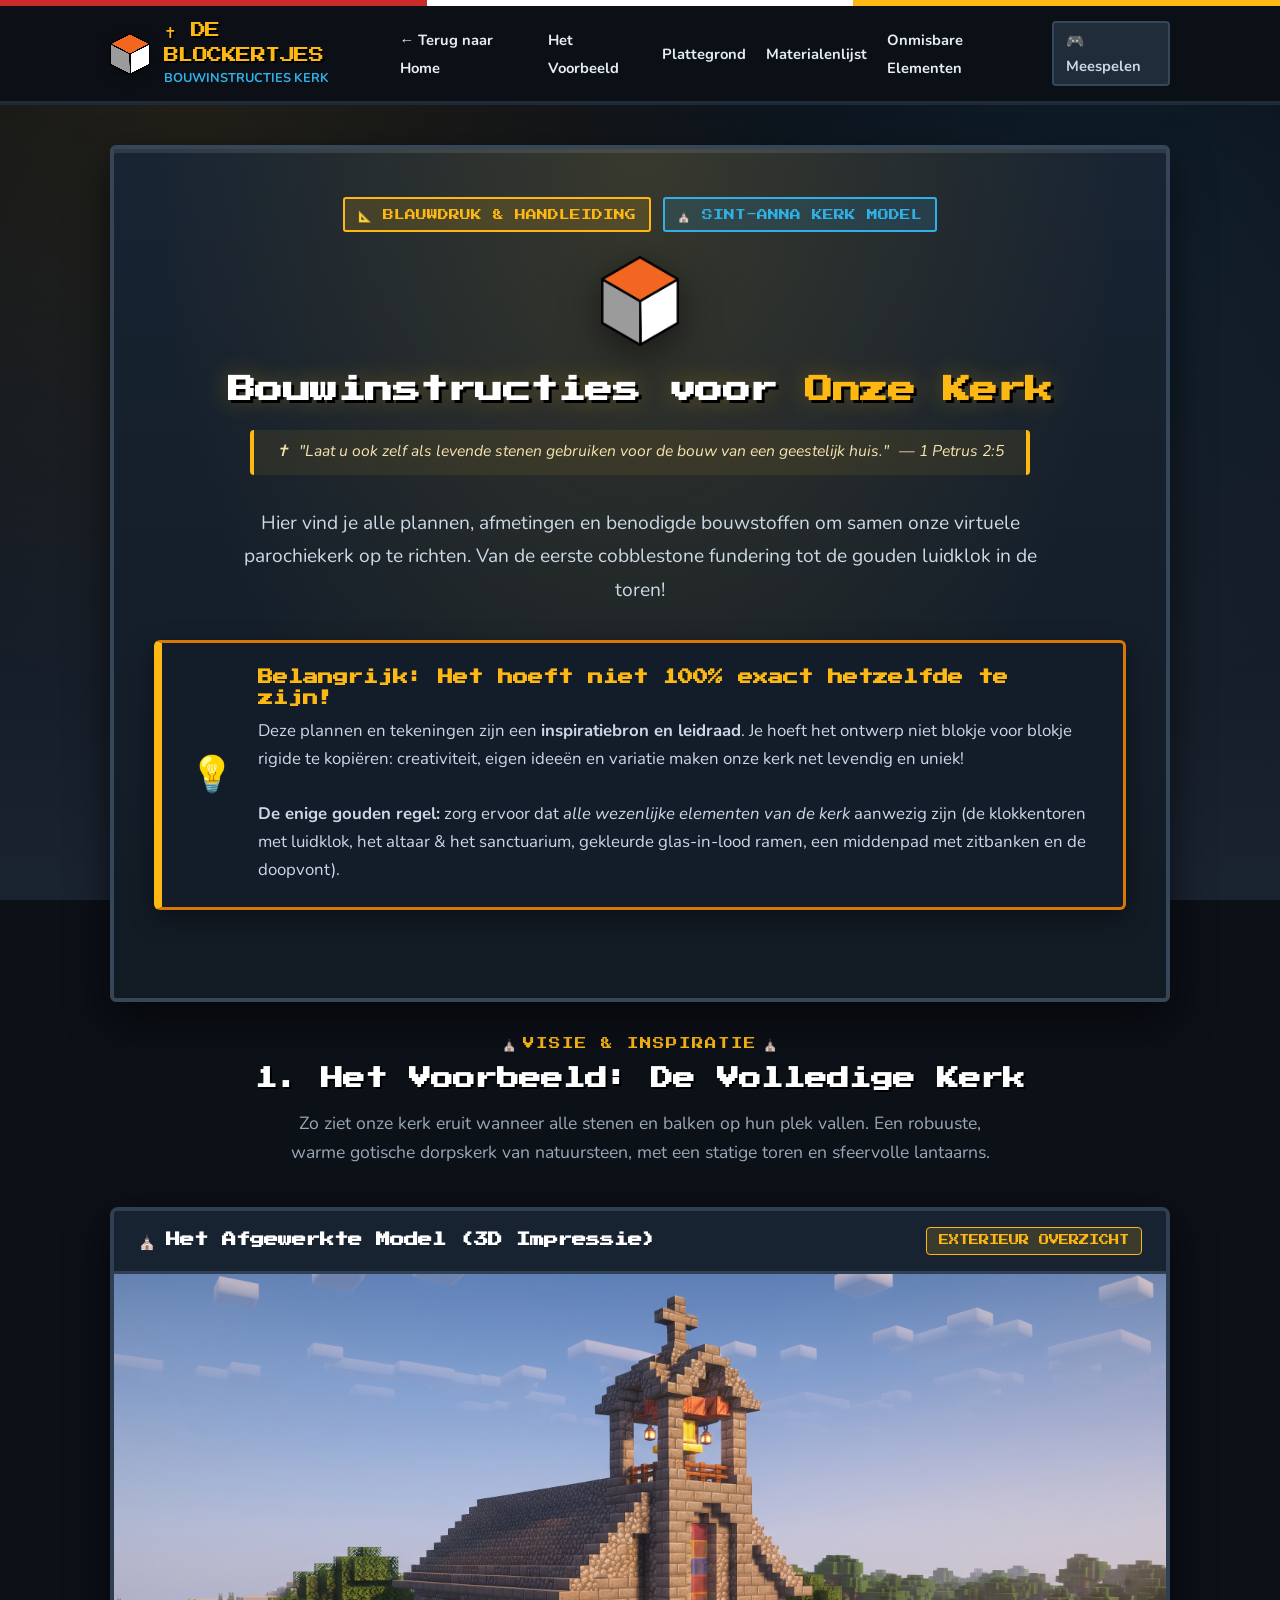
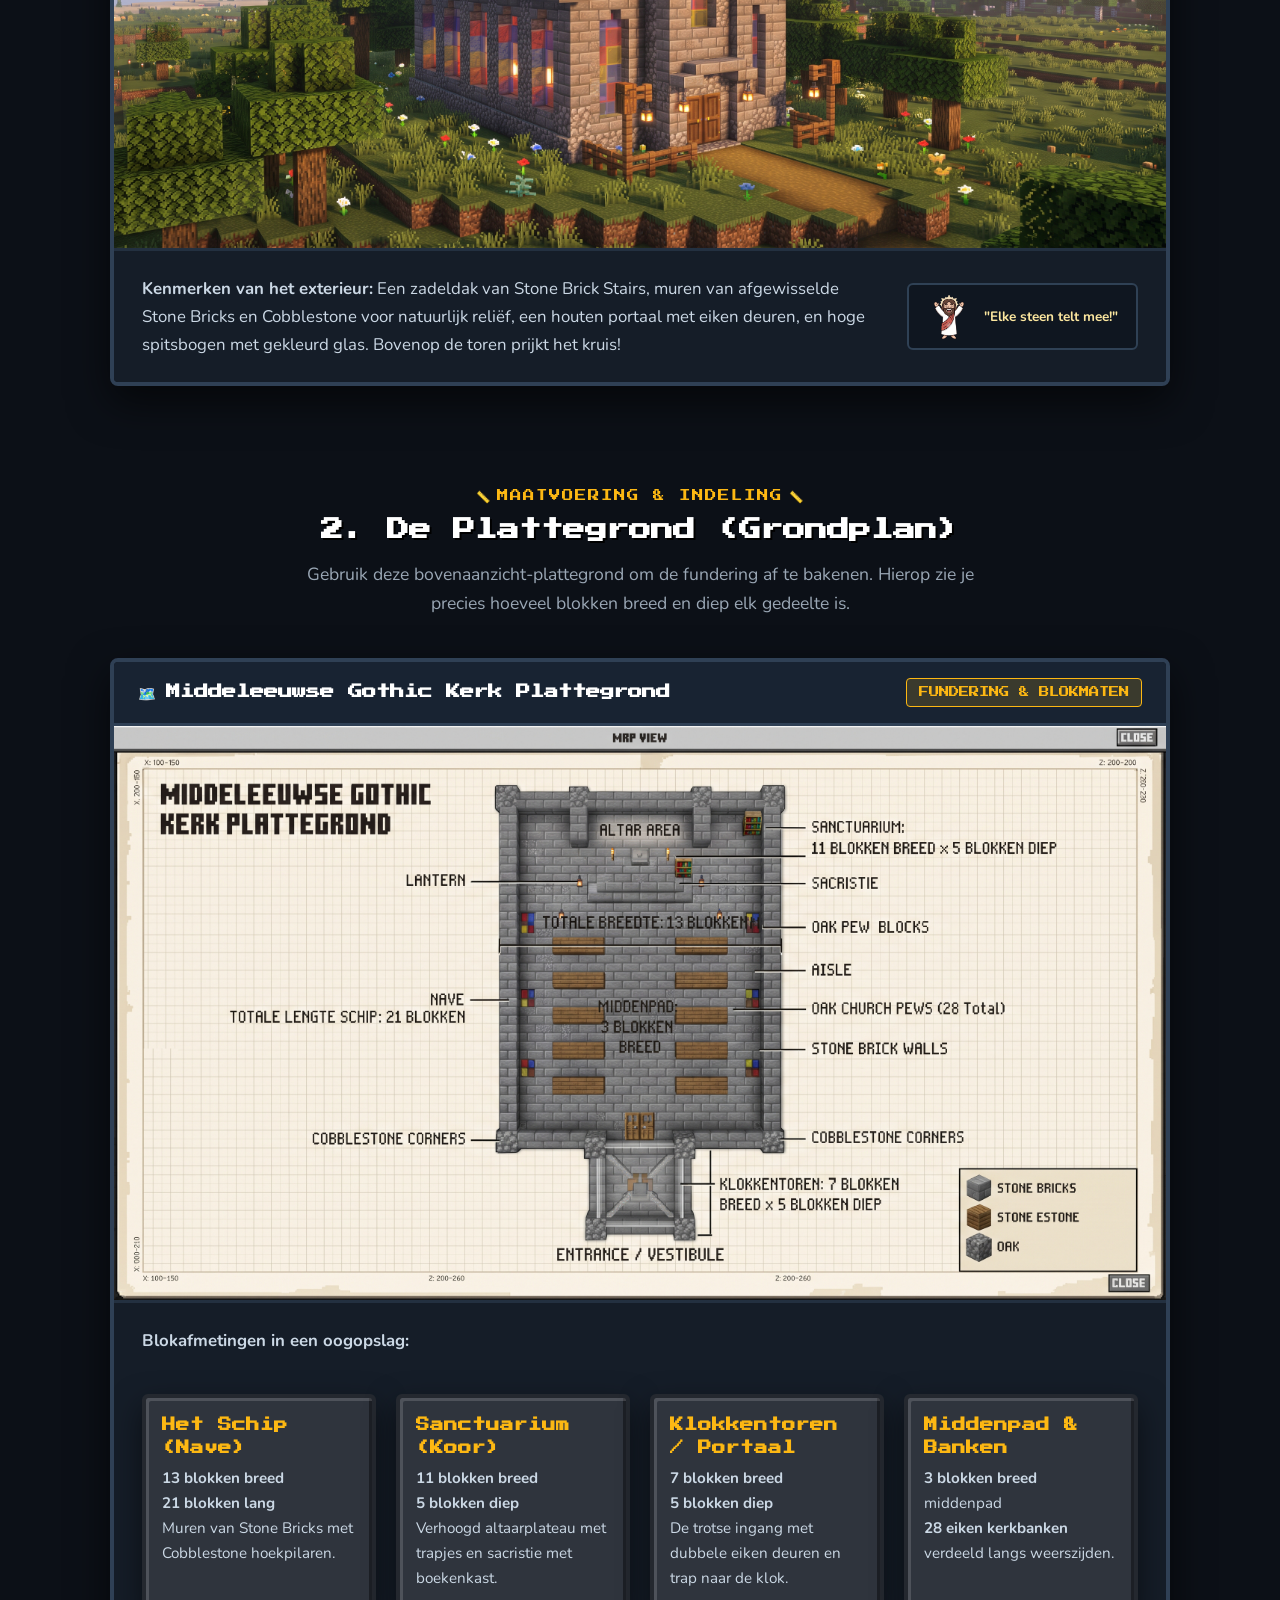
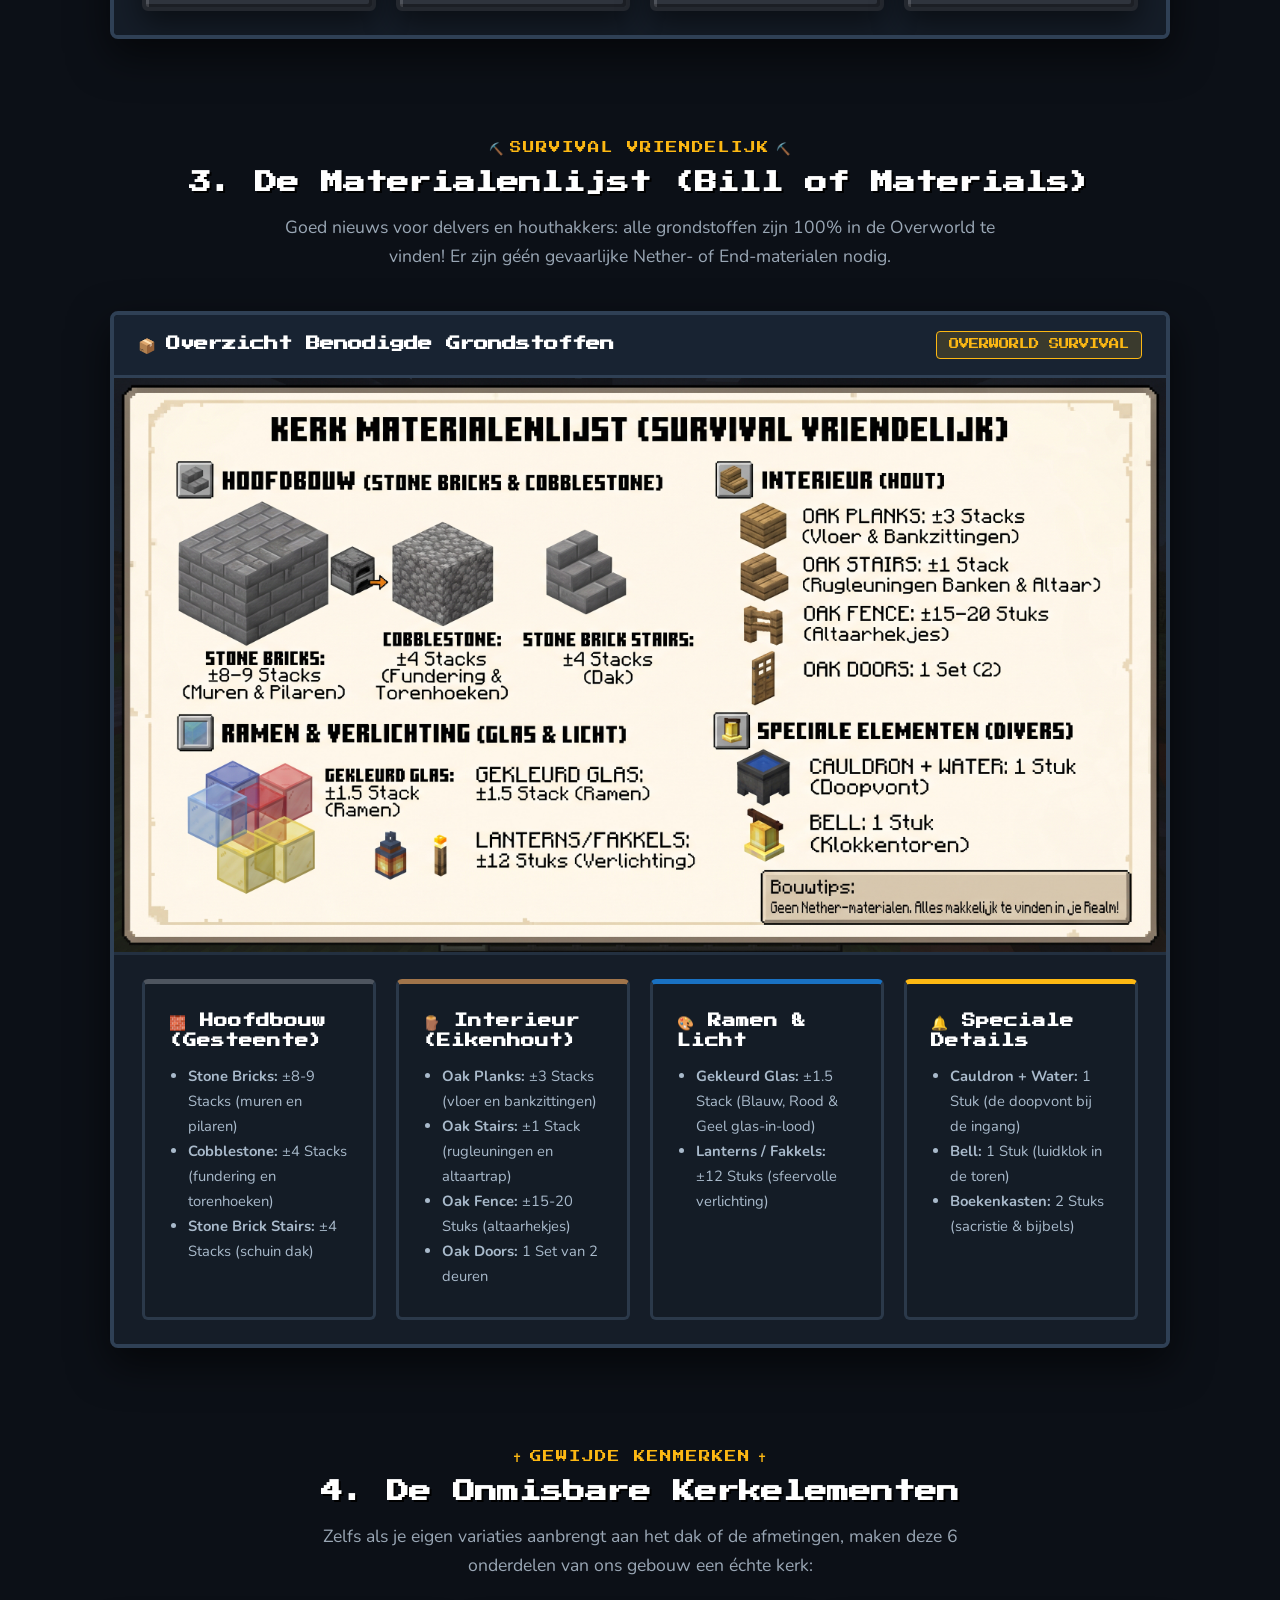
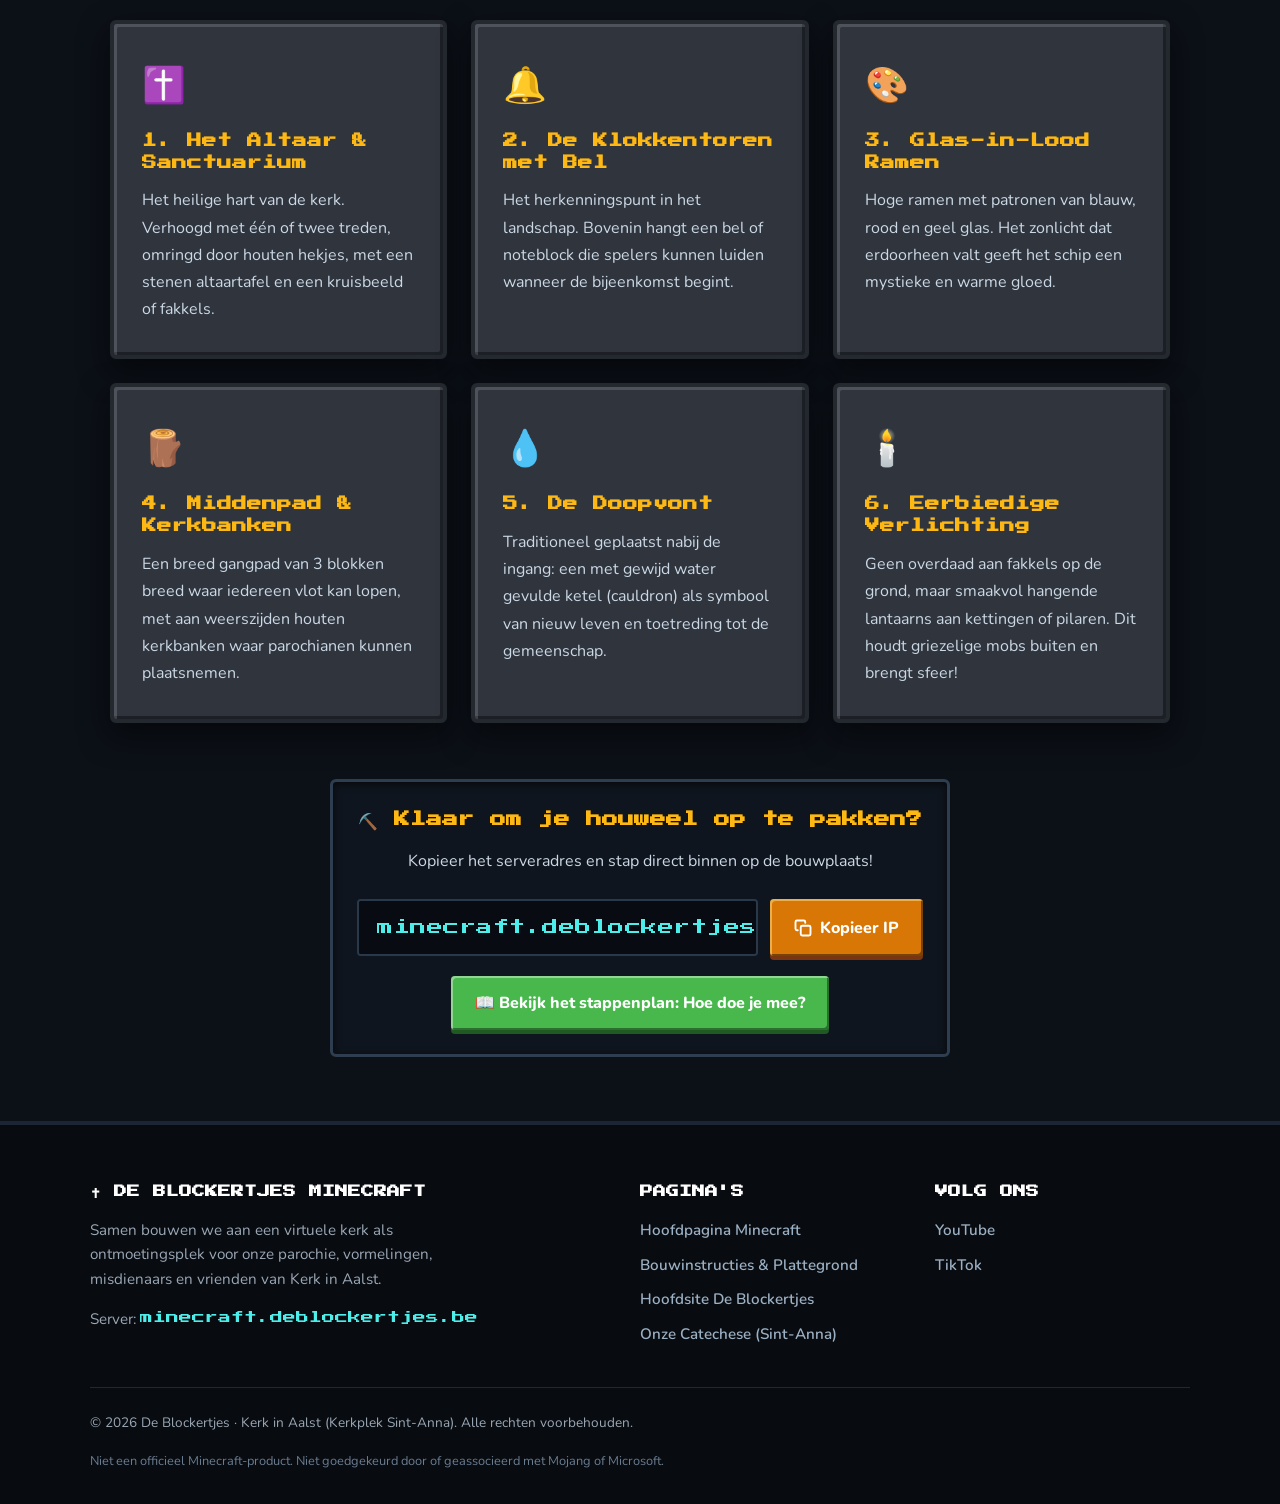
==== bouwinstructies.html @ f46dcead "Voeg bouwinstructies pagina toe met plattegrond en materialenlijst" ====
<!DOCTYPE html>
<html lang="nl">
<head>
  <meta charset="UTF-8">
  <meta name="viewport" content="width=device-width, initial-scale=1.0">
  <title>Bouwinstructies &amp; Plattegrond Kerk | De Blockertjes Minecraft</title>
  <meta name="description" content="Bouwinstructies, plattegrond en materialenlijst voor de virtuele kerk van De Blockertjes in Minecraft. Samen bouwen aan het huis van God!">
  
  <!-- Open Graph -->
  <meta property="og:title" content="Bouwinstructies & Plattegrond Kerk - De Blockertjes Minecraft">
  <meta property="og:description" content="Ontdek de plattegrond, afmetingen en de survival-vriendelijke materialenlijst voor onze Minecraft kerk. Bouw mee!">
  <meta property="og:type" content="website">
  <meta property="og:url" content="https://minecraft.deblockertjes.be/bouwinstructies.html">
  <meta property="og:image" content="https://minecraft.deblockertjes.be/kerk_minecraft_deblockertjes.jpg">

  <link rel="icon" href="assets/images/favicon.png" type="image/png">
  <link rel="stylesheet" href="minecraft.css">
</head>
<body>

  <!-- Aalsterse vlag kleurenbalk (rood - wit - geel) -->
  <div class="mc-stained-glass-ribbon" aria-hidden="true"></div>

  <!-- Bovenste navigatiebalk -->
  <header class="mc-topbar">
    <div class="mc-topbar__inner">
      <a class="mc-brand" href="index.html">
        <img class="mc-brand__logo" src="assets/images/logo-block-transparent.png" alt="De Blockertjes kubus logo">
        <div class="mc-brand__titles">
          <span class="mc-brand__name">✝ DE BLOCKERTJES</span>
          <span class="mc-brand__sub">BOUWINSTRUCTIES KERK</span>
        </div>
      </a>

      <nav aria-label="Bouwinstructies navigatie">
        <ul class="mc-nav-links">
          <li><a href="index.html">← Terug naar Home</a></li>
          <li><a href="#voorbeeld">Het Voorbeeld</a></li>
          <li><a href="#plattegrond">Plattegrond</a></li>
          <li><a href="#materialen">Materialenlijst</a></li>
          <li><a href="#elementen">Onmisbare Elementen</a></li>
          <li><a class="mc-btn-back" href="index.html#hoe-verbinden">🎮 Meespelen</a></li>
        </ul>
      </nav>
    </div>
  </header>

  <main id="main-content">
    
    <!-- Hero / Introductie -->
    <section class="mc-hero" style="margin-bottom: 2rem;">
      <div class="mc-hero__card mc-box mc-box--grass">
        
        <div class="mc-hero__badge-row">
          <div class="mc-hero__badge">📐 Blauwdruk &amp; Handleiding</div>
          <div class="mc-hero__badge mc-hero__badge--parochie">⛪ Sint-Anna Kerk Model</div>
        </div>

        <div class="mc-hero__cube-wrap">
          <img class="mc-hero__cube" src="assets/images/logo-block-transparent.png" alt="Zwevend blok logo">
        </div>

        <h1 class="mc-hero__title">
          Bouwinstructies voor <span>Onze Kerk</span>
        </h1>

        <div class="mc-quote">
          <span>✝</span>
          <em>"Laat u ook zelf als levende stenen gebruiken voor de bouw van een geestelijk huis."</em>
          <span>— 1 Petrus 2:5</span>
        </div>

        <p class="mc-hero__lead">
          Hier vind je alle plannen, afmetingen en benodigde bouwstoffen om samen onze virtuele parochiekerk op te richten. Van de eerste cobblestone fundering tot de gouden luidklok in de toren!
        </p>

        <!-- BELANGRIJKE VRIJHEID/RICHTLIJN CALLOUT -->
        <div class="mc-status-callout" style="text-align: left; background: #131d2a; border-left: 8px solid var(--catholic-gold); margin-top: 1rem;">
          <span class="mc-status-callout__icon" aria-hidden="true" style="font-size: 2.2rem;">💡</span>
          <div class="mc-status-callout__content">
            <h3 style="color: var(--catholic-gold); margin-top: 0;">Belangrijk: Het hoeft niet 100% exact hetzelfde te zijn!</h3>
            <p style="color: #cbd8e5; line-height: 1.65; margin: 0;">
              Deze plannen en tekeningen zijn een <strong>inspiratiebron en leidraad</strong>. Je hoeft het ontwerp niet blokje voor blokje rigide te kopiëren: creativiteit, eigen ideeën en variatie maken onze kerk net levendig en uniek! 
              <br><br>
              <strong>De enige gouden regel:</strong> zorg ervoor dat <em>alle wezenlijke elementen van de kerk</em> aanwezig zijn (de klokkentoren met luidklok, het altaar &amp; het sanctuarium, gekleurde glas-in-lood ramen, een middenpad met zitbanken en de doopvont).
            </p>
          </div>
        </div>

      </div>
    </section>

    <!-- Sectie 1: Het Voorbeeld / Droomontwerp -->
    <section id="voorbeeld" class="mc-container" style="padding-bottom: 2rem;">
      <div class="mc-section-header">
        <p class="mc-section-header__tag"><span>⛪</span> Visie &amp; Inspiratie <span>⛪</span></p>
        <h2 class="mc-section-header__title">1. Het Voorbeeld: De Volledige Kerk</h2>
        <p class="mc-section-header__desc">
          Zo ziet onze kerk eruit wanneer alle stenen en balken op hun plek vallen. Een robuuste, warme gotische dorpskerk van natuursteen, met een statige toren en sfeervolle lantaarns.
        </p>
      </div>

      <div class="mc-blueprint-showcase">
        <div class="mc-blueprint-header">
          <h3 class="mc-blueprint-title">
            <span>⛪</span> Het Afgewerkte Model (3D Impressie)
          </h3>
          <span class="mc-blueprint-tag">EXTERIEUR OVERZICHT</span>
        </div>
        
        <div class="mc-blueprint-image-wrap">
          <img class="mc-blueprint-image" src="kerk_minecraft_deblockertjes.jpg" alt="Volledige kerk in Minecraft als voorbeeld met klokkentoren, kruis en gebrandschilderd glas">
        </div>

        <div class="mc-blueprint-caption">
          <p>
            <strong>Kenmerken van het exterieur:</strong> Een zadeldak van Stone Brick Stairs, muren van afgewisselde Stone Bricks en Cobblestone voor natuurlijk reliëf, een houten portaal met eiken deuren, en hoge spitsbogen met gekleurd glas. Bovenop de toren prijkt het kruis!
          </p>
          <div class="mc-jesus-guide">
            <img src="assets/images/jezus/jezus_blij.png" alt="Blije Jezus">
            <span>"Elke steen telt mee!"</span>
          </div>
        </div>
      </div>
    </section>

    <!-- Sectie 2: De Plattegrond (Grondplan & Afmetingen) -->
    <section id="plattegrond" class="mc-container" style="padding-bottom: 2rem;">
      <div class="mc-section-header">
        <p class="mc-section-header__tag"><span>📏</span> Maatvoering &amp; Indeling <span>📏</span></p>
        <h2 class="mc-section-header__title">2. De Plattegrond (Grondplan)</h2>
        <p class="mc-section-header__desc">
          Gebruik deze bovenaanzicht-plattegrond om de fundering af te bakenen. Hierop zie je precies hoeveel blokken breed en diep elk gedeelte is.
        </p>
      </div>

      <div class="mc-blueprint-showcase">
        <div class="mc-blueprint-header">
          <h3 class="mc-blueprint-title">
            <span>🗺️</span> Middeleeuwse Gothic Kerk Plattegrond
          </h3>
          <span class="mc-blueprint-tag">FUNDERING &amp; BLOKMATEN</span>
        </div>
        
        <div class="mc-blueprint-image-wrap">
          <img class="mc-blueprint-image" src="minecraft_kerk_plattegrond.jpg" alt="Gedetailleerde plattegrond van de middeleeuwse kerk in Minecraft met afmetingen in blokken">
        </div>

        <div class="mc-blueprint-caption" style="grid-template-columns: 1fr;">
          <p>
            <strong>Blokafmetingen in een oogopslag:</strong>
          </p>
          <div class="mc-grid-4" style="margin-top: 1rem; width: 100%;">
            <div class="mc-card mc-box" style="padding: 1rem;">
              <h4 style="color: var(--catholic-gold); margin: 0 0 0.4rem; font-size: 0.85rem; font-family: var(--font-pixel);">Het Schip (Nave)</h4>
              <p style="margin: 0; font-size: 0.95rem; color: #cbd8e5;">
                <strong>13 blokken breed</strong><br>
                <strong>21 blokken lang</strong><br>
                Muren van Stone Bricks met Cobblestone hoekpilaren.
              </p>
            </div>

            <div class="mc-card mc-box" style="padding: 1rem;">
              <h4 style="color: var(--catholic-gold); margin: 0 0 0.4rem; font-size: 0.85rem; font-family: var(--font-pixel);">Sanctuarium (Koor)</h4>
              <p style="margin: 0; font-size: 0.95rem; color: #cbd8e5;">
                <strong>11 blokken breed</strong><br>
                <strong>5 blokken diep</strong><br>
                Verhoogd altaarplateau met trapjes en sacristie met boekenkast.
              </p>
            </div>

            <div class="mc-card mc-box" style="padding: 1rem;">
              <h4 style="color: var(--catholic-gold); margin: 0 0 0.4rem; font-size: 0.85rem; font-family: var(--font-pixel);">Klokkentoren / Portaal</h4>
              <p style="margin: 0; font-size: 0.95rem; color: #cbd8e5;">
                <strong>7 blokken breed</strong><br>
                <strong>5 blokken diep</strong><br>
                De trotse ingang met dubbele eiken deuren en trap naar de klok.
              </p>
            </div>

            <div class="mc-card mc-box" style="padding: 1rem;">
              <h4 style="color: var(--catholic-gold); margin: 0 0 0.4rem; font-size: 0.85rem; font-family: var(--font-pixel);">Middenpad &amp; Banken</h4>
              <p style="margin: 0; font-size: 0.95rem; color: #cbd8e5;">
                <strong>3 blokken breed</strong> middenpad<br>
                <strong>28 eiken kerkbanken</strong> verdeeld langs weerszijden.
              </p>
            </div>
          </div>
        </div>
      </div>
    </section>

    <!-- Sectie 3: De Materialenlijst (BOM) -->
    <section id="materialen" class="mc-container" style="padding-bottom: 2rem;">
      <div class="mc-section-header">
        <p class="mc-section-header__tag"><span>⛏️</span> Survival Vriendelijk <span>⛏️</span></p>
        <h2 class="mc-section-header__title">3. De Materialenlijst (Bill of Materials)</h2>
        <p class="mc-section-header__desc">
          Goed nieuws voor delvers en houthakkers: alle grondstoffen zijn 100% in de Overworld te vinden! Er zijn géén gevaarlijke Nether- of End-materialen nodig.
        </p>
      </div>

      <div class="mc-blueprint-showcase">
        <div class="mc-blueprint-header">
          <h3 class="mc-blueprint-title">
            <span>📦</span> Overzicht Benodigde Grondstoffen
          </h3>
          <span class="mc-blueprint-tag">OVERWORLD SURVIVAL</span>
        </div>
        
        <div class="mc-blueprint-image-wrap">
          <img class="mc-blueprint-image" src="minecraft_kerk_bom.jpg" alt="Materialenlijst van de kerk in Minecraft: Stone bricks, Cobblestone, Oak hout, gekleurd glas en lantaarns">
        </div>

        <div class="mc-blueprint-caption" style="grid-template-columns: 1fr;">
          <div class="mc-grid-4" style="width: 100%;">
            
            <div class="mc-liturgy-card" style="border-top-color: var(--mc-stone-light);">
              <h4 class="mc-liturgy-card__title">🧱 Hoofdbouw (Gesteente)</h4>
              <ul style="margin: 0; padding-left: 1.2rem; color: #a9bacb; font-size: 0.92rem; line-height: 1.7;">
                <li><strong>Stone Bricks:</strong> ±8-9 Stacks (muren en pilaren)</li>
                <li><strong>Cobblestone:</strong> ±4 Stacks (fundering en torenhoeken)</li>
                <li><strong>Stone Brick Stairs:</strong> ±4 Stacks (schuin dak)</li>
              </ul>
            </div>

            <div class="mc-liturgy-card" style="border-top-color: var(--mc-wood);">
              <h4 class="mc-liturgy-card__title">🪵 Interieur (Eikenhout)</h4>
              <ul style="margin: 0; padding-left: 1.2rem; color: #a9bacb; font-size: 0.92rem; line-height: 1.7;">
                <li><strong>Oak Planks:</strong> ±3 Stacks (vloer en bankzittingen)</li>
                <li><strong>Oak Stairs:</strong> ±1 Stack (rugleuningen en altaartrap)</li>
                <li><strong>Oak Fence:</strong> ±15-20 Stuks (altaarhekjes)</li>
                <li><strong>Oak Doors:</strong> 1 Set van 2 deuren</li>
              </ul>
            </div>

            <div class="mc-liturgy-card" style="border-top-color: var(--catholic-sapphire);">
              <h4 class="mc-liturgy-card__title">🎨 Ramen &amp; Licht</h4>
              <ul style="margin: 0; padding-left: 1.2rem; color: #a9bacb; font-size: 0.92rem; line-height: 1.7;">
                <li><strong>Gekleurd Glas:</strong> ±1.5 Stack (Blauw, Rood &amp; Geel glas-in-lood)</li>
                <li><strong>Lanterns / Fakkels:</strong> ±12 Stuks (sfeervolle verlichting)</li>
              </ul>
            </div>

            <div class="mc-liturgy-card" style="border-top-color: var(--catholic-gold);">
              <h4 class="mc-liturgy-card__title">🔔 Speciale Details</h4>
              <ul style="margin: 0; padding-left: 1.2rem; color: #a9bacb; font-size: 0.92rem; line-height: 1.7;">
                <li><strong>Cauldron + Water:</strong> 1 Stuk (de doopvont bij de ingang)</li>
                <li><strong>Bell:</strong> 1 Stuk (luidklok in de toren)</li>
                <li><strong>Boekenkasten:</strong> 2 Stuks (sacristie &amp; bijbels)</li>
              </ul>
            </div>

          </div>
        </div>
      </div>
    </section>

    <!-- Sectie 4: Wat moet er sowieso zijn? (Onmisbare Kerkelementen) -->
    <section id="elementen" class="mc-container">
      <div class="mc-section-header">
        <p class="mc-section-header__tag"><span>✝</span> Gewijde Kenmerken <span>✝</span></p>
        <h2 class="mc-section-header__title">4. De Onmisbare Kerkelementen</h2>
        <p class="mc-section-header__desc">
          Zelfs als je eigen variaties aanbrengt aan het dak of de afmetingen, maken deze 6 onderdelen van ons gebouw een échte kerk:
        </p>
      </div>

      <div class="mc-grid-3">
        <article class="mc-card mc-box">
          <span class="mc-card__icon" aria-hidden="true">✝️</span>
          <h3 class="mc-card__title">1. Het Altaar &amp; Sanctuarium</h3>
          <p class="mc-card__text">
            Het heilige hart van de kerk. Verhoogd met één of twee treden, omringd door houten hekjes, met een stenen altaartafel en een kruisbeeld of fakkels.
          </p>
        </article>

        <article class="mc-card mc-box">
          <span class="mc-card__icon" aria-hidden="true">🔔</span>
          <h3 class="mc-card__title">2. De Klokkentoren met Bel</h3>
          <p class="mc-card__text">
            Het herkenningspunt in het landschap. Bovenin hangt een bel of noteblock die spelers kunnen luiden wanneer de bijeenkomst begint.
          </p>
        </article>

        <article class="mc-card mc-box">
          <span class="mc-card__icon" aria-hidden="true">🎨</span>
          <h3 class="mc-card__title">3. Glas-in-Lood Ramen</h3>
          <p class="mc-card__text">
            Hoge ramen met patronen van blauw, rood en geel glas. Het zonlicht dat erdoorheen valt geeft het schip een mystieke en warme gloed.
          </p>
        </article>

        <article class="mc-card mc-box">
          <span class="mc-card__icon" aria-hidden="true">🪵</span>
          <h3 class="mc-card__title">4. Middenpad &amp; Kerkbanken</h3>
          <p class="mc-card__text">
            Een breed gangpad van 3 blokken breed waar iedereen vlot kan lopen, met aan weerszijden houten kerkbanken waar parochianen kunnen plaatsnemen.
          </p>
        </article>

        <article class="mc-card mc-box">
          <span class="mc-card__icon" aria-hidden="true">💧</span>
          <h3 class="mc-card__title">5. De Doopvont</h3>
          <p class="mc-card__text">
            Traditioneel geplaatst nabij de ingang: een met gewijd water gevulde ketel (cauldron) als symbool van nieuw leven en toetreding tot de gemeenschap.
          </p>
        </article>

        <article class="mc-card mc-box">
          <span class="mc-card__icon" aria-hidden="true">🕯️</span>
          <h3 class="mc-card__title">6. Eerbiedige Verlichting</h3>
          <p class="mc-card__text">
            Geen overdaad aan fakkels op de grond, maar smaakvol hangende lantaarns aan kettingen of pilaren. Dit houdt griezelige mobs buiten en brengt sfeer!
          </p>
        </article>
      </div>

      <!-- Call to Action naar de server -->
      <div style="margin-top: 3.5rem; text-align: center;">
        <div class="mc-server-card" style="max-width: 620px; margin: 0 auto;">
          <h3 style="font-family: var(--font-pixel); font-size: 1rem; color: var(--catholic-gold); margin: 0 0 1rem;">
            ⛏️ Klaar om je houweel op te pakken?
          </h3>
          <p style="color: #cbd8e5; margin-bottom: 1.5rem; font-size: 1rem;">
            Kopieer het serveradres en stap direct binnen op de bouwplaats!
          </p>
          <div class="mc-ip-row">
            <div id="mc-ip-text" class="mc-ip-display" tabindex="0" role="button" aria-label="Server IP adres: minecraft.deblockertjes.be">
              minecraft.deblockertjes.be
            </div>
            <button id="copy-ip-btn" class="mc-btn mc-btn--gold" type="button" aria-label="Kopieer server adres naar klembord">
              <svg width="18" height="18" viewBox="0 0 24 24" fill="none" stroke="currentColor" stroke-width="2.5" stroke-linecap="round" stroke-linejoin="round" aria-hidden="true">
                <rect x="9" y="9" width="13" height="13" rx="2" ry="2"></rect>
                <path d="M5 15H4a2 2 0 0 1-2-2V4a2 2 0 0 1 2-2h9a2 2 0 0 1 2 2v1"></path>
              </svg>
              <span>Kopieer IP</span>
            </button>
          </div>
          <div style="margin-top: 1.25rem;">
            <a href="index.html#hoe-verbinden" class="mc-btn mc-btn--green" style="text-decoration: none;">
              📖 Bekijk het stappenplan: Hoe doe je mee?
            </a>
          </div>
        </div>
      </div>

    </section>

  </main>

  <!-- Toast notificatie -->
  <div id="mc-toast" class="mc-toast" role="alert" aria-live="polite">
    ✔ IP gekopieerd naar klembord!
  </div>

  <!-- Footer -->
  <footer class="mc-footer">
    <div class="mc-footer__inner">
      <div>
        <h4 class="mc-footer__title">✝ DE BLOCKERTJES MINECRAFT</h4>
        <p style="margin: 0 0 1rem; line-height: 1.6; max-width: 420px;">
          Samen bouwen we aan een virtuele kerk als ontmoetingsplek voor onze parochie, vormelingen, misdienaars en vrienden van Kerk in Aalst.
        </p>
        <p style="margin: 0;">
          Server: <code style="color: var(--mc-diamond); font-family: var(--font-pixel); font-size: 0.8rem;">minecraft.deblockertjes.be</code>
        </p>
      </div>

      <div>
        <h4 class="mc-footer__title">PAGINA'S</h4>
        <ul class="mc-footer__links">
          <li><a href="index.html">Hoofdpagina Minecraft</a></li>
          <li><a href="bouwinstructies.html">Bouwinstructies &amp; Plattegrond</a></li>
          <li><a href="https://deblockertjes.be/">Hoofdsite De Blockertjes</a></li>
          <li><a href="https://deblockertjes.be/catechese/">Onze Catechese (Sint-Anna)</a></li>
        </ul>
      </div>

      <div>
        <h4 class="mc-footer__title">VOLG ONS</h4>
        <ul class="mc-footer__links">
          <li><a href="https://www.youtube.com/@DeBlockertjes" target="_blank" rel="noreferrer">YouTube</a></li>
          <li><a href="https://www.tiktok.com/@deblockertjes" target="_blank" rel="noreferrer">TikTok</a></li>
        </ul>
      </div>
    </div>

    <div class="mc-footer__bottom">
      <div>&copy; 2026 De Blockertjes · Kerk in Aalst (Kerkplek Sint-Anna). Alle rechten voorbehouden.</div>
      <div class="mc-disclaimer">
        Niet een officieel Minecraft-product. Niet goedgekeurd door of geassocieerd met Mojang of Microsoft.
      </div>
    </div>
  </footer>

  <script src="minecraft.js"></script>
  <script data-goatcounter="https://deblockertjes.goatcounter.com/count" async src="//gc.zgo.at/count.js"></script>
</body>
</html>
---- minecraft.css ----
/* ==========================================================================
   De Blockertjes - Minecraft Community Stylesheet
   Geïnspireerd op Minecraft pixel art & Katholieke kerkesthetiek
   ========================================================================== */

@import url('https://fonts.googleapis.com/css2?family=Nunito:wght@600;700;800;900&family=Press+Start+2P&display=swap');

:root {
  /* De Blockertjes & Minecraft palette */
  --mc-dirt: #4a321f;
  --mc-dirt-light: #6a4a2f;
  --mc-stone: #3a3f47;
  --mc-stone-dark: #24282f;
  --mc-stone-light: #4e555f;
  --mc-cobble: #2f343d;
  --mc-grass: #48b84d;
  --mc-grass-dark: #328336;
  --mc-diamond: #4deeea;
  --mc-gold: #ffb82e;
  --mc-wood: #a0744a;
  --mc-wood-dark: #6e4e30;
  --mc-redstone: #ff3838;
  --mc-sky-dark: #0c1017;
  --mc-sky-blue: #1b263b;

  /* Katholieke & gewijde accentkleuren */
  --catholic-gold: #fdb813;
  --catholic-ruby: #c92a2a;
  --catholic-sapphire: #1971c2;
  --catholic-amber: #d97706;

  --color-orange: #ff6b1a;
  --color-orange-hover: #e55a10;
  --color-cyan: #30b1e6;
  --color-white: #ffffff;
  --color-text-light: #e6edf3;
  --color-text-muted: #9aa7b5;

  --font-pixel: 'Press Start 2P', monospace;
  --font-body: 'Nunito', -apple-system, BlinkMacSystemFont, "Segoe UI", Roboto, sans-serif;
}

*,
*::before,
*::after {
  box-sizing: border-box;
}

html {
  scroll-behavior: smooth;
}

body {
  margin: 0;
  padding: 0;
  font-family: var(--font-body);
  color: var(--color-text-light);
  background-color: var(--mc-sky-dark);
  background-image: 
    radial-gradient(circle at 15% 10%, rgba(253, 184, 19, 0.09) 0%, transparent 45%),
    radial-gradient(circle at 85% 20%, rgba(48, 177, 230, 0.08) 0%, transparent 40%),
    linear-gradient(180deg, #090d14 0%, #121822 50%, #1a2330 100%);
  background-attachment: fixed;
  min-height: 100vh;
  line-height: 1.65;
  font-size: 1.05rem;
  overflow-x: hidden;
}

/* ==========================================================================
   Aalsterse Vlag Bovenrand (Rood - Wit - Geel)
   ========================================================================== */
.mc-stained-glass-ribbon {
  height: 6px;
  width: 100%;
  background: linear-gradient(90deg, 
    #c92a2a 0%, #c92a2a 33.333%, 
    #ffffff 33.333%, #ffffff 66.666%, 
    #fdb813 66.666%, #fdb813 100%
  );
  box-shadow: 0 0 12px rgba(253, 184, 19, 0.35);
}

/* ==========================================================================
   Pixel Art Bevel & Borders
   ========================================================================== */
.mc-box {
  background: var(--mc-cobble);
  border: 4px solid var(--mc-stone-dark);
  box-shadow: 
    inset 3px 3px 0px rgba(255, 255, 255, 0.15),
    inset -3px -3px 0px rgba(0, 0, 0, 0.4),
    0 12px 30px rgba(0, 0, 0, 0.5);
  position: relative;
}

.mc-box--accent {
  border-color: #213242;
  background: linear-gradient(165deg, #223142 0%, #17222f 100%);
}

.mc-box--grass {
  border-top: 8px solid var(--mc-grass);
  box-shadow: 
    inset 0 4px 0 var(--mc-grass-dark),
    0 12px 30px rgba(0, 0, 0, 0.5);
}

.mc-box--gold {
  border: 4px solid #8d6711;
  box-shadow: 
    inset 3px 3px 0px rgba(255, 230, 140, 0.3),
    inset -3px -3px 0px rgba(0, 0, 0, 0.5),
    0 12px 35px rgba(253, 184, 19, 0.15);
}

/* ==========================================================================
   Header & Topbar
   ========================================================================== */
.mc-topbar {
  background: rgba(12, 16, 23, 0.95);
  backdrop-filter: blur(12px);
  border-bottom: 4px solid #1f2a38;
  position: sticky;
  top: 0;
  z-index: 100;
}

.mc-topbar__inner {
  max-width: 1100px;
  margin: 0 auto;
  padding: 0.75rem 1.25rem;
  display: flex;
  align-items: center;
  justify-content: space-between;
  gap: 1rem;
}

.mc-brand {
  display: flex;
  align-items: center;
  gap: 0.85rem;
  text-decoration: none;
  color: var(--color-white);
}

.mc-brand__logo {
  width: 42px;
  height: 42px;
  image-rendering: pixelated;
  filter: drop-shadow(0 4px 6px rgba(0,0,0,0.4));
  transition: transform 0.2s ease;
}

.mc-brand:hover .mc-brand__logo {
  transform: rotate(-8deg) scale(1.08);
}

.mc-brand__titles {
  display: flex;
  flex-direction: column;
}

.mc-brand__name {
  font-family: var(--font-pixel);
  font-size: 0.95rem;
  color: var(--catholic-gold);
  letter-spacing: -0.5px;
  text-shadow: 2px 2px 0 #000;
  display: flex;
  align-items: center;
  gap: 0.4rem;
}

.mc-brand__sub {
  font-size: 0.8rem;
  color: var(--color-cyan);
  font-weight: 700;
}

.mc-nav-links {
  display: flex;
  align-items: center;
  gap: 1.25rem;
  list-style: none;
  margin: 0;
  padding: 0;
}

.mc-nav-links a {
  color: var(--color-text-light);
  text-decoration: none;
  font-weight: 700;
  font-size: 0.92rem;
  transition: color 0.15s ease;
}

.mc-nav-links a:hover {
  color: var(--catholic-gold);
}

.mc-btn-back {
  display: inline-flex;
  align-items: center;
  gap: 0.4rem;
  background: #202c3a;
  border: 2px solid #35475c;
  padding: 0.4rem 0.8rem;
  font-size: 0.85rem;
  font-weight: 700;
  border-radius: 4px;
  color: #c9d8e6 !important;
}

.mc-btn-back:hover {
  background: #2e3e52;
  border-color: var(--color-cyan);
  color: #fff !important;
}

/* ==========================================================================
   Hero Section
   ========================================================================== */
.mc-hero {
  max-width: 1100px;
  margin: 2.5rem auto 3.5rem;
  padding: 0 1.25rem;
}

.mc-hero__card {
  padding: 3rem 2.5rem;
  border-radius: 6px;
  text-align: center;
  position: relative;
  overflow: hidden;
  border: 4px solid #364659;
  background: 
    radial-gradient(ellipse at 50% 0%, rgba(253, 184, 19, 0.14) 0%, transparent 65%),
    linear-gradient(180deg, #182432 0%, #121a24 100%);
  box-shadow: 
    inset 0 4px 0 rgba(255, 255, 255, 0.1),
    0 16px 40px rgba(0, 0, 0, 0.6);
}

.mc-hero__badge-row {
  display: flex;
  justify-content: center;
  gap: 0.75rem;
  flex-wrap: wrap;
  margin-bottom: 1.5rem;
}

.mc-hero__badge {
  display: inline-flex;
  align-items: center;
  gap: 0.5rem;
  font-family: var(--font-pixel);
  font-size: 0.68rem;
  background: rgba(253, 184, 19, 0.15);
  color: var(--catholic-gold);
  border: 2px solid var(--catholic-gold);
  padding: 0.4rem 0.8rem;
  text-transform: uppercase;
  border-radius: 3px;
}

.mc-hero__badge--parochie {
  background: rgba(48, 177, 230, 0.15);
  color: var(--color-cyan);
  border-color: var(--color-cyan);
}

.mc-hero__cube-wrap {
  margin: 0 auto 1.5rem;
  width: 90px;
  height: 90px;
  position: relative;
}

.mc-hero__cube {
  width: 100%;
  height: 100%;
  object-fit: contain;
  filter: drop-shadow(0 10px 18px rgba(0, 0, 0, 0.5));
  animation: mc-float 3.5s ease-in-out infinite alternate;
}

@keyframes mc-float {
  0% { transform: translateY(0) rotate(0deg); }
  100% { transform: translateY(-10px) rotate(3deg); }
}

.mc-hero__title {
  font-family: var(--font-pixel);
  font-size: 1.75rem;
  line-height: 1.45;
  color: #ffffff;
  text-shadow: 3px 3px 0 #000, 0 0 25px rgba(253, 184, 19, 0.3);
  margin: 0 0 1.2rem;
  letter-spacing: -0.5px;
}

.mc-hero__title span {
  color: var(--catholic-gold);
  display: inline-block;
}

.mc-hero__cross {
  color: var(--catholic-gold);
  margin: 0 0.35rem;
  text-shadow: 0 0 15px rgba(253, 184, 19, 0.6);
}

.mc-quote {
  display: inline-flex;
  align-items: center;
  gap: 0.6rem;
  font-style: italic;
  font-size: 0.98rem;
  color: #f7e3af;
  background: rgba(253, 184, 19, 0.08);
  padding: 0.6rem 1.4rem;
  border-left: 4px solid var(--catholic-gold);
  border-right: 4px solid var(--catholic-gold);
  border-radius: 4px;
  margin-bottom: 2rem;
}

.mc-hero__lead {
  max-width: 800px;
  margin: 0 auto 2rem;
  font-size: 1.2rem;
  color: #cbd8e5;
  line-height: 1.75;
}

/* ==========================================================================
   Server Connection Box (Hero CTA)
   ========================================================================== */
.mc-server-card {
  max-width: 680px;
  margin: 0 auto;
  background: #0f151e;
  border: 3px solid #2e3e50;
  border-radius: 6px;
  padding: 1.5rem;
  box-shadow: inset 0 2px 8px rgba(0,0,0,0.6);
}

.mc-server-card__top {
  display: flex;
  align-items: center;
  justify-content: space-between;
  flex-wrap: wrap;
  gap: 0.75rem;
  margin-bottom: 1rem;
}

.mc-server-card__label {
  font-family: var(--font-pixel);
  font-size: 0.75rem;
  color: var(--catholic-gold);
  text-transform: uppercase;
}

/* Status indicator badge */
.mc-status-badge {
  display: inline-flex;
  align-items: center;
  gap: 0.5rem;
  font-size: 0.85rem;
  font-weight: 800;
  padding: 0.3rem 0.75rem;
  border-radius: 4px;
  background: rgba(72, 184, 77, 0.15);
  border: 1px solid var(--mc-grass);
  color: #79e37e;
}

.mc-status-badge--offline {
  background: rgba(255, 56, 56, 0.15);
  border-color: var(--mc-redstone);
  color: #ff7878;
}

.mc-status-dot {
  width: 10px;
  height: 10px;
  border-radius: 50%;
  background: var(--mc-grass);
  box-shadow: 0 0 8px var(--mc-grass);
  animation: pulse-dot 1.8s infinite;
}

.mc-status-badge--offline .mc-status-dot {
  background: var(--mc-redstone);
  box-shadow: 0 0 8px var(--mc-redstone);
  animation: none;
}

@keyframes pulse-dot {
  0%, 100% { opacity: 1; transform: scale(1); }
  50% { opacity: 0.5; transform: scale(0.85); }
}

.mc-ip-row {
  display: flex;
  align-items: stretch;
  gap: 0.75rem;
}

.mc-ip-display {
  flex: 1;
  background: #080c12;
  border: 2px solid #2a394a;
  padding: 0.85rem 1.15rem;
  font-family: var(--font-pixel);
  font-size: 1rem;
  color: var(--mc-diamond);
  display: flex;
  align-items: center;
  letter-spacing: 0.5px;
  overflow-x: auto;
  white-space: nowrap;
  user-select: all;
  border-radius: 4px;
}

/* Minecraft Button Style */
.mc-btn {
  font-family: var(--font-body);
  font-weight: 800;
  font-size: 1rem;
  padding: 0.85rem 1.5rem;
  color: #ffffff;
  background: #3e5066;
  border: none;
  cursor: pointer;
  display: inline-flex;
  align-items: center;
  justify-content: center;
  gap: 0.5rem;
  text-decoration: none;
  position: relative;
  border-radius: 4px;
  box-shadow: 
    inset 2px 2px 0px rgba(255, 255, 255, 0.35),
    inset -2px -2px 0px rgba(0, 0, 0, 0.45),
    0 4px 0 #18222d;
  transition: all 0.1s ease;
}

.mc-btn:hover {
  background: #4a607a;
  transform: translateY(-1px);
  box-shadow: 
    inset 2px 2px 0px rgba(255, 255, 255, 0.4),
    inset -2px -2px 0px rgba(0, 0, 0, 0.5),
    0 5px 0 #18222d;
}

.mc-btn:active {
  transform: translateY(3px);
  box-shadow: 
    inset 2px 2px 0px rgba(0, 0, 0, 0.6),
    0 1px 0 #18222d;
}

.mc-btn--primary {
  background: var(--color-orange);
  box-shadow: 
    inset 2px 2px 0px rgba(255, 255, 255, 0.4),
    inset -2px -2px 0px rgba(0, 0, 0, 0.4),
    0 4px 0 #8f3807;
}

.mc-btn--primary:hover {
  background: #ff7d38;
  box-shadow: 
    inset 2px 2px 0px rgba(255, 255, 255, 0.5),
    inset -2px -2px 0px rgba(0, 0, 0, 0.45),
    0 5px 0 #8f3807;
}

.mc-btn--gold {
  background: #d97706;
  color: #fff;
  box-shadow: 
    inset 2px 2px 0px rgba(255, 240, 160, 0.45),
    inset -2px -2px 0px rgba(0, 0, 0, 0.45),
    0 4px 0 #78350f;
}

.mc-btn--gold:hover {
  background: #f59e0b;
}

.mc-btn--green {
  background: var(--mc-grass);
  box-shadow: 
    inset 2px 2px 0px rgba(255, 255, 255, 0.4),
    inset -2px -2px 0px rgba(0, 0, 0, 0.4),
    0 4px 0 #1e5a22;
}

.mc-btn--green:hover {
  background: #56c95b;
}

.mc-server-card__info {
  display: flex;
  justify-content: space-between;
  flex-wrap: wrap;
  gap: 0.5rem;
  margin-top: 0.85rem;
  font-size: 0.85rem;
  color: var(--color-text-muted);
}

.mc-server-card__info strong {
  color: var(--color-text-light);
}

/* ==========================================================================
   Church Showcase & Status Callout (NEW)
   ========================================================================== */
.mc-status-callout {
  background: #171f2b;
  border: 3px solid #d97706;
  border-left: 8px solid var(--catholic-gold);
  border-radius: 6px;
  padding: 1.5rem 1.75rem;
  margin-bottom: 2.5rem;
  display: flex;
  align-items: center;
  gap: 1.5rem;
  box-shadow: 0 8px 24px rgba(0, 0, 0, 0.4);
}

.mc-status-callout__icon {
  font-size: 2.5rem;
  line-height: 1;
  flex-shrink: 0;
}

.mc-status-callout__content h3 {
  font-family: var(--font-pixel);
  font-size: 0.95rem;
  color: var(--catholic-gold);
  margin: 0 0 0.5rem;
  line-height: 1.4;
}

.mc-status-callout__content p {
  margin: 0;
  color: #c9d8e6;
  font-size: 1.05rem;
  line-height: 1.65;
}

.mc-blueprint-showcase {
  background: #111722;
  border: 4px solid #2f4055;
  border-radius: 8px;
  overflow: hidden;
  margin-bottom: 3.5rem;
  box-shadow: 0 16px 40px rgba(0, 0, 0, 0.6);
}

.mc-blueprint-header {
  background: #182332;
  border-bottom: 3px solid #2f4055;
  padding: 1rem 1.5rem;
  display: flex;
  align-items: center;
  justify-content: space-between;
  flex-wrap: wrap;
  gap: 0.75rem;
}

.mc-blueprint-title {
  font-family: var(--font-pixel);
  font-size: 0.9rem;
  color: #ffffff;
  display: flex;
  align-items: center;
  gap: 0.6rem;
  margin: 0;
}

.mc-blueprint-tag {
  background: rgba(253, 184, 19, 0.15);
  color: var(--catholic-gold);
  border: 1px solid var(--catholic-gold);
  padding: 0.3rem 0.75rem;
  font-family: var(--font-pixel);
  font-size: 0.65rem;
  border-radius: 4px;
}

.mc-blueprint-image-wrap {
  position: relative;
  width: 100%;
  overflow: hidden;
  background: #000;
}

.mc-blueprint-image {
  width: 100%;
  height: auto;
  display: block;
  transition: transform 0.4s ease;
}

.mc-blueprint-image-wrap:hover .mc-blueprint-image {
  transform: scale(1.02);
}

.mc-blueprint-caption {
  padding: 1.5rem 1.75rem;
  background: #151d28;
  border-top: 3px solid #233040;
  display: grid;
  grid-template-columns: 1fr auto;
  align-items: center;
  gap: 1.5rem;
}

.mc-blueprint-caption p {
  margin: 0;
  color: #cbd8e5;
  font-size: 1.05rem;
  line-height: 1.65;
}

.mc-jesus-guide {
  display: flex;
  align-items: center;
  gap: 0.85rem;
  background: #0f1620;
  border: 2px solid #2f4155;
  padding: 0.6rem 1.1rem;
  border-radius: 6px;
  flex-shrink: 0;
}

.mc-jesus-guide img {
  width: 44px;
  height: 44px;
  object-fit: contain;
}

.mc-jesus-guide span {
  font-size: 0.85rem;
  font-weight: 700;
  color: #fce79f;
}

/* ==========================================================================
   Content Sections & Catholic Pillars
   ========================================================================== */
.mc-container {
  max-width: 1100px;
  margin: 0 auto;
  padding: 0 1.25rem 4rem;
}

.mc-section-header {
  text-align: center;
  margin-bottom: 2.5rem;
}

.mc-section-header__tag {
  font-family: var(--font-pixel);
  font-size: 0.72rem;
  color: var(--catholic-gold);
  text-transform: uppercase;
  margin-bottom: 0.6rem;
  letter-spacing: 1px;
  display: flex;
  align-items: center;
  justify-content: center;
  gap: 0.4rem;
}

.mc-section-header__title {
  font-family: var(--font-pixel);
  font-size: 1.4rem;
  line-height: 1.5;
  color: #ffffff;
  text-shadow: 2px 2px 0 #000;
  margin: 0 0 0.75rem;
}

.mc-section-header__desc {
  max-width: 720px;
  margin: 0 auto;
  color: var(--color-text-muted);
  font-size: 1.1rem;
}

/* Grid Layouts */
.mc-grid-2 {
  display: grid;
  grid-template-columns: repeat(auto-fit, minmax(320px, 1fr));
  gap: 1.75rem;
}

.mc-grid-3 {
  display: grid;
  grid-template-columns: repeat(auto-fit, minmax(280px, 1fr));
  gap: 1.5rem;
}

.mc-grid-4 {
  display: grid;
  grid-template-columns: repeat(auto-fit, minmax(220px, 1fr));
  gap: 1.25rem;
}

/* Cards */
.mc-card {
  padding: 2rem 1.75rem;
  border-radius: 6px;
  display: flex;
  flex-direction: column;
}

.mc-card__icon {
  font-size: 2.2rem;
  margin-bottom: 1rem;
  display: block;
}

.mc-card__title {
  font-family: var(--font-pixel);
  font-size: 0.92rem;
  color: var(--catholic-gold);
  line-height: 1.5;
  margin: 0 0 0.85rem;
}

.mc-card__text {
  color: #cbd8e5;
  margin: 0;
  font-size: 1rem;
  line-height: 1.7;
}

/* Church Project Showcase Banner */
.mc-church-banner {
  background: 
    linear-gradient(135deg, rgba(253, 184, 19, 0.12) 0%, rgba(48, 177, 230, 0.12) 100%),
    #172330;
  border: 4px solid #33485e;
  border-radius: 6px;
  padding: 2.5rem;
  margin-bottom: 3rem;
  display: grid;
  grid-template-columns: 1fr auto;
  align-items: center;
  gap: 2rem;
}

.mc-church-banner__text h3 {
  font-family: var(--font-pixel);
  font-size: 1.2rem;
  color: #fff;
  margin: 0 0 0.85rem;
  line-height: 1.5;
}

.mc-church-banner__text p {
  color: #cbd8e5;
  margin: 0 0 1.25rem;
  line-height: 1.75;
}

.mc-block-highlights {
  display: flex;
  flex-wrap: wrap;
  gap: 0.75rem;
}

.mc-block-tag {
  background: #0f1721;
  border: 2px solid #2d3e52;
  padding: 0.4rem 0.8rem;
  font-size: 0.85rem;
  font-weight: 700;
  color: var(--catholic-gold);
  border-radius: 4px;
}

.mc-cross-art {
  font-size: 4.5rem;
  line-height: 1;
  color: var(--catholic-gold);
  text-shadow: 0 0 30px rgba(253, 184, 19, 0.5);
  padding: 1rem;
}

/* Liturgy / Church Elements Cards */
.mc-liturgy-card {
  background: #141c26;
  border: 3px solid #2b394a;
  border-top: 5px solid var(--catholic-gold);
  border-radius: 6px;
  padding: 1.75rem 1.5rem;
}

.mc-liturgy-card__title {
  font-family: var(--font-pixel);
  font-size: 0.85rem;
  color: #fff;
  margin: 0 0 0.75rem;
  line-height: 1.45;
  display: flex;
  align-items: center;
  gap: 0.5rem;
}

.mc-liturgy-card__desc {
  color: #a9bacb;
  margin: 0;
  font-size: 0.98rem;
  line-height: 1.65;
}

/* Connection Steps */
.mc-step-card {
  background: #141c26;
  border: 3px solid #283747;
  border-radius: 6px;
  padding: 1.75rem;
  position: relative;
  display: flex;
  flex-direction: column;
}

.mc-step-num {
  font-family: var(--font-pixel);
  font-size: 1.2rem;
  color: var(--catholic-gold);
  background: #2a2010;
  border: 2px solid var(--catholic-gold);
  width: 44px;
  height: 44px;
  display: flex;
  align-items: center;
  justify-content: center;
  margin-bottom: 1.2rem;
  border-radius: 4px;
}

.mc-step-title {
  font-family: var(--font-pixel);
  font-size: 0.85rem;
  color: #ffffff;
  margin: 0 0 0.75rem;
  line-height: 1.45;
}

.mc-step-desc {
  font-size: 0.98rem;
  color: #a9bacb;
  margin: 0;
  line-height: 1.65;
}

.mc-step-desc code {
  background: #0a0e14;
  color: var(--mc-diamond);
  padding: 0.15rem 0.4rem;
  border-radius: 3px;
  font-family: var(--font-pixel);
  font-size: 0.75rem;
}

/* Server Rules */
.mc-rule-card {
  background: #151d27;
  border: 2px solid #253342;
  border-left: 6px solid var(--catholic-gold);
  border-radius: 4px;
  padding: 1.25rem 1.5rem;
}

.mc-rule-card__title {
  font-weight: 800;
  font-size: 1.05rem;
  color: #fff;
  margin: 0 0 0.4rem;
  display: flex;
  align-items: center;
  gap: 0.5rem;
}

.mc-rule-card__desc {
  margin: 0;
  font-size: 0.95rem;
  color: #9cb0c3;
  line-height: 1.6;
}

/* ==========================================================================
   Footer
   ========================================================================== */
.mc-footer {
  background: #080b10;
  border-top: 4px solid #1c2533;
  padding: 3.5rem 1.25rem 2rem;
  color: var(--color-text-muted);
  font-size: 0.95rem;
}

.mc-footer__inner {
  max-width: 1100px;
  margin: 0 auto;
  display: grid;
  grid-template-columns: 2fr 1fr 1fr;
  gap: 2.5rem;
  margin-bottom: 2.5rem;
}

.mc-footer__title {
  font-family: var(--font-pixel);
  font-size: 0.8rem;
  color: #fff;
  margin: 0 0 1rem;
}

.mc-footer__links {
  list-style: none;
  padding: 0;
  margin: 0;
  display: flex;
  flex-direction: column;
  gap: 0.6rem;
}

.mc-footer__links a {
  color: #9cb0c3;
  text-decoration: none;
  font-weight: 600;
  transition: color 0.15s ease;
}

.mc-footer__links a:hover {
  color: var(--catholic-gold);
}

.mc-footer__bottom {
  max-width: 1100px;
  margin: 0 auto;
  border-top: 1px solid #1e2938;
  padding-top: 1.5rem;
  display: flex;
  justify-content: space-between;
  flex-wrap: wrap;
  gap: 1rem;
  font-size: 0.85rem;
}

.mc-disclaimer {
  max-width: 600px;
  color: #6a7c90;
  font-size: 0.8rem;
}

/* ==========================================================================
   Toast Notification (Copy Feedback)
   ========================================================================== */
.mc-toast {
  position: fixed;
  bottom: 2rem;
  left: 50%;
  transform: translateX(-50%) translateY(100px);
  background: #111822;
  border: 3px solid var(--mc-grass);
  color: #ffffff;
  padding: 0.85rem 1.5rem;
  font-family: var(--font-pixel);
  font-size: 0.8rem;
  border-radius: 6px;
  box-shadow: 0 10px 30px rgba(0,0,0,0.8);
  display: flex;
  align-items: center;
  gap: 0.75rem;
  z-index: 1000;
  opacity: 0;
  transition: transform 0.25s cubic-bezier(0.18, 0.89, 0.32, 1.28), opacity 0.2s ease;
  pointer-events: none;
}

.mc-toast.is-active {
  transform: translateX(-50%) translateY(0);
  opacity: 1;
}

/* ==========================================================================
   Responsive Breakpoints
   ========================================================================== */
@media (max-width: 768px) {
  .mc-hero__title {
    font-size: 1.25rem;
  }

  .mc-hero__card {
    padding: 2rem 1.25rem;
  }

  .mc-ip-row {
    flex-direction: column;
  }

  .mc-status-callout {
    flex-direction: column;
    text-align: center;
    gap: 1rem;
  }

  .mc-blueprint-caption {
    grid-template-columns: 1fr;
    text-align: center;
  }

  .mc-church-banner {
    grid-template-columns: 1fr;
    text-align: center;
    padding: 1.75rem;
  }

  .mc-cross-art {
    display: none;
  }

  .mc-footer__inner {
    grid-template-columns: 1fr;
    gap: 1.75rem;
  }

  .mc-topbar__inner {
    flex-direction: column;
    align-items: stretch;
    gap: 0.85rem;
  }

  .mc-nav-links {
    justify-content: center;
    flex-wrap: wrap;
    gap: 0.85rem;
  }
}
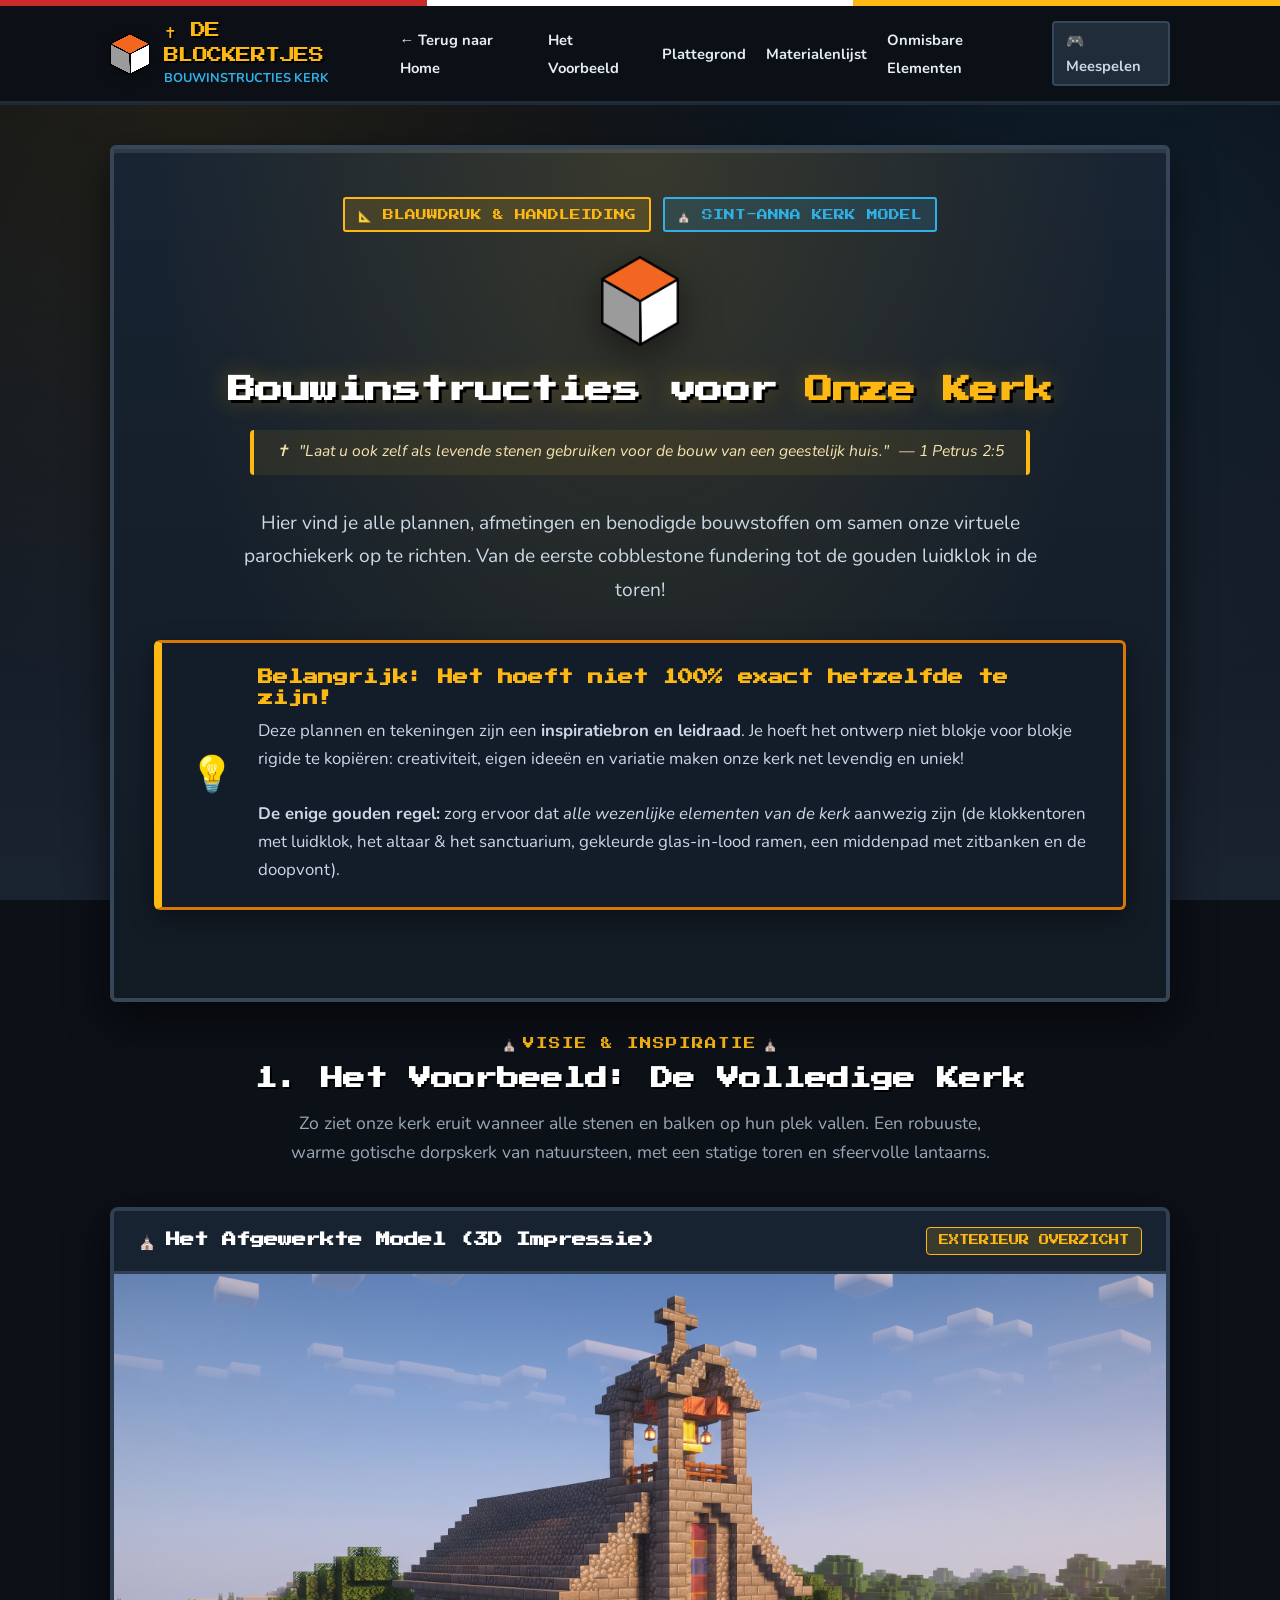
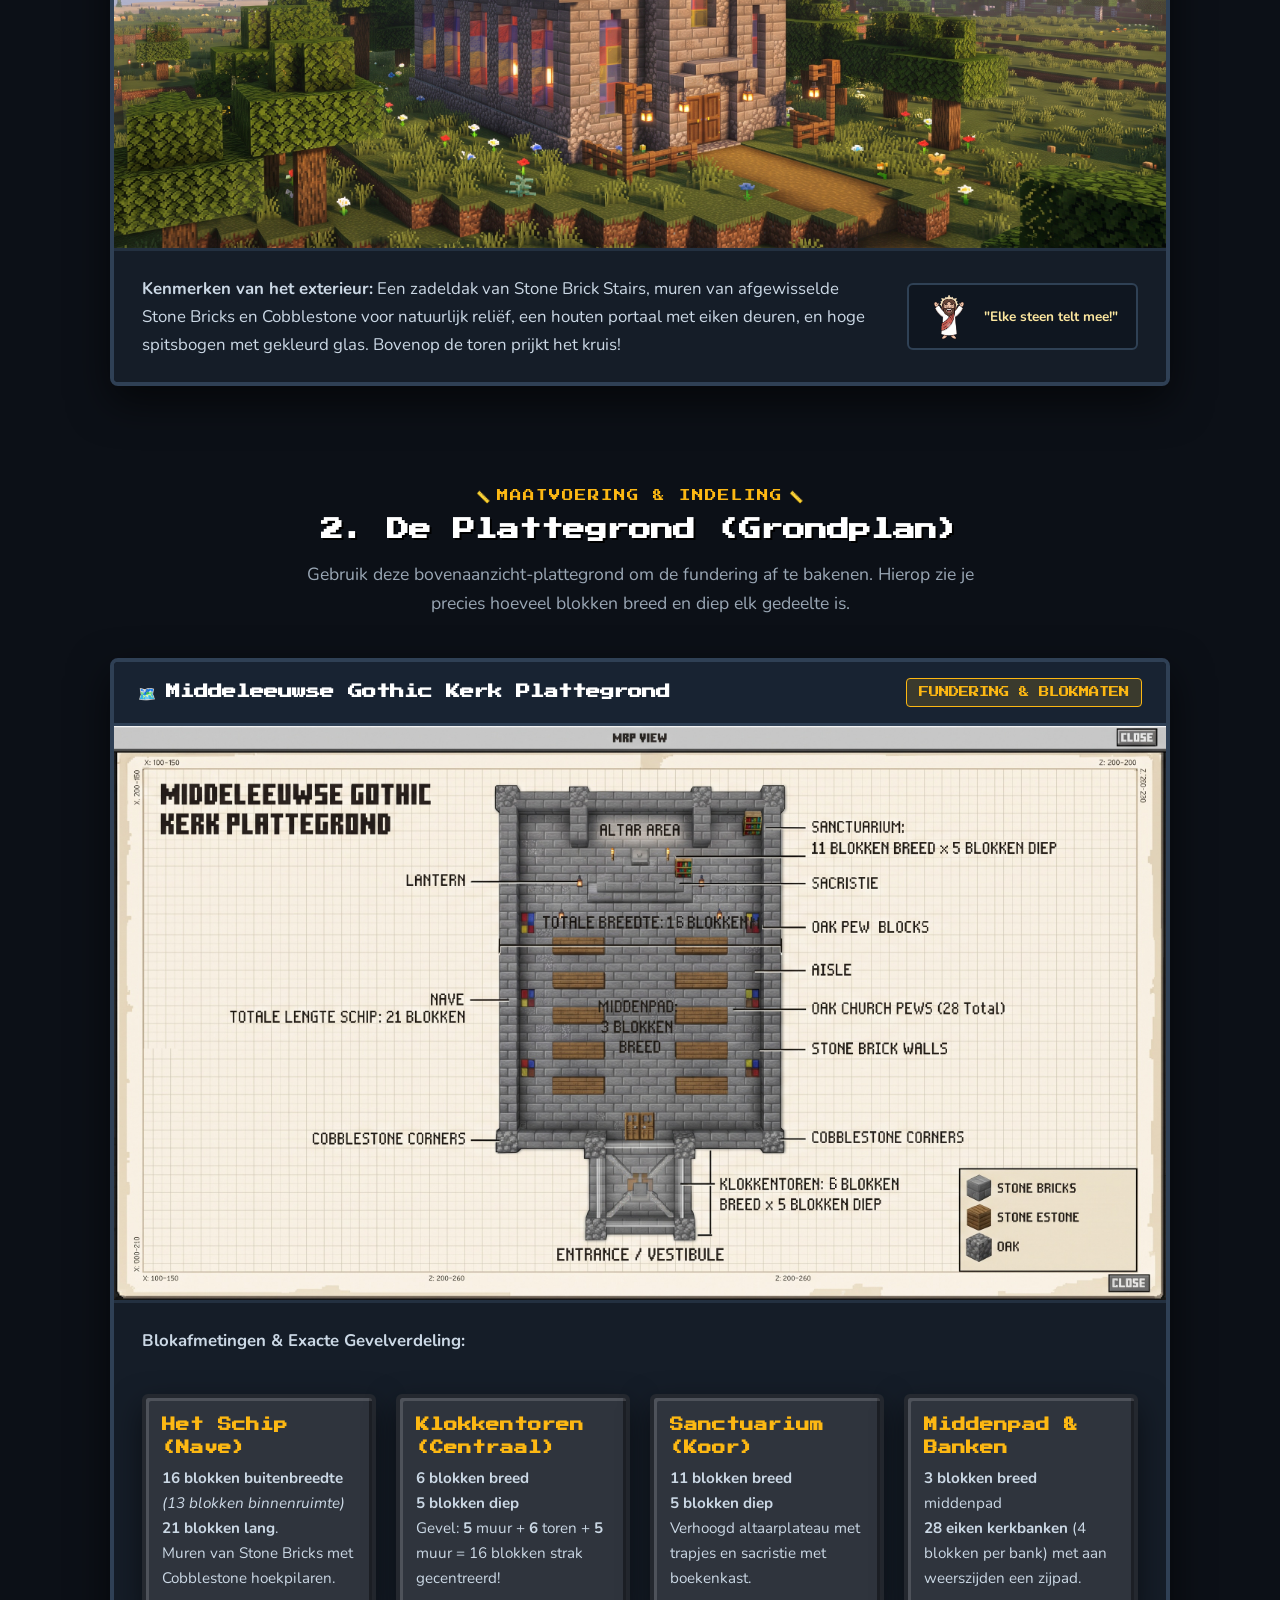
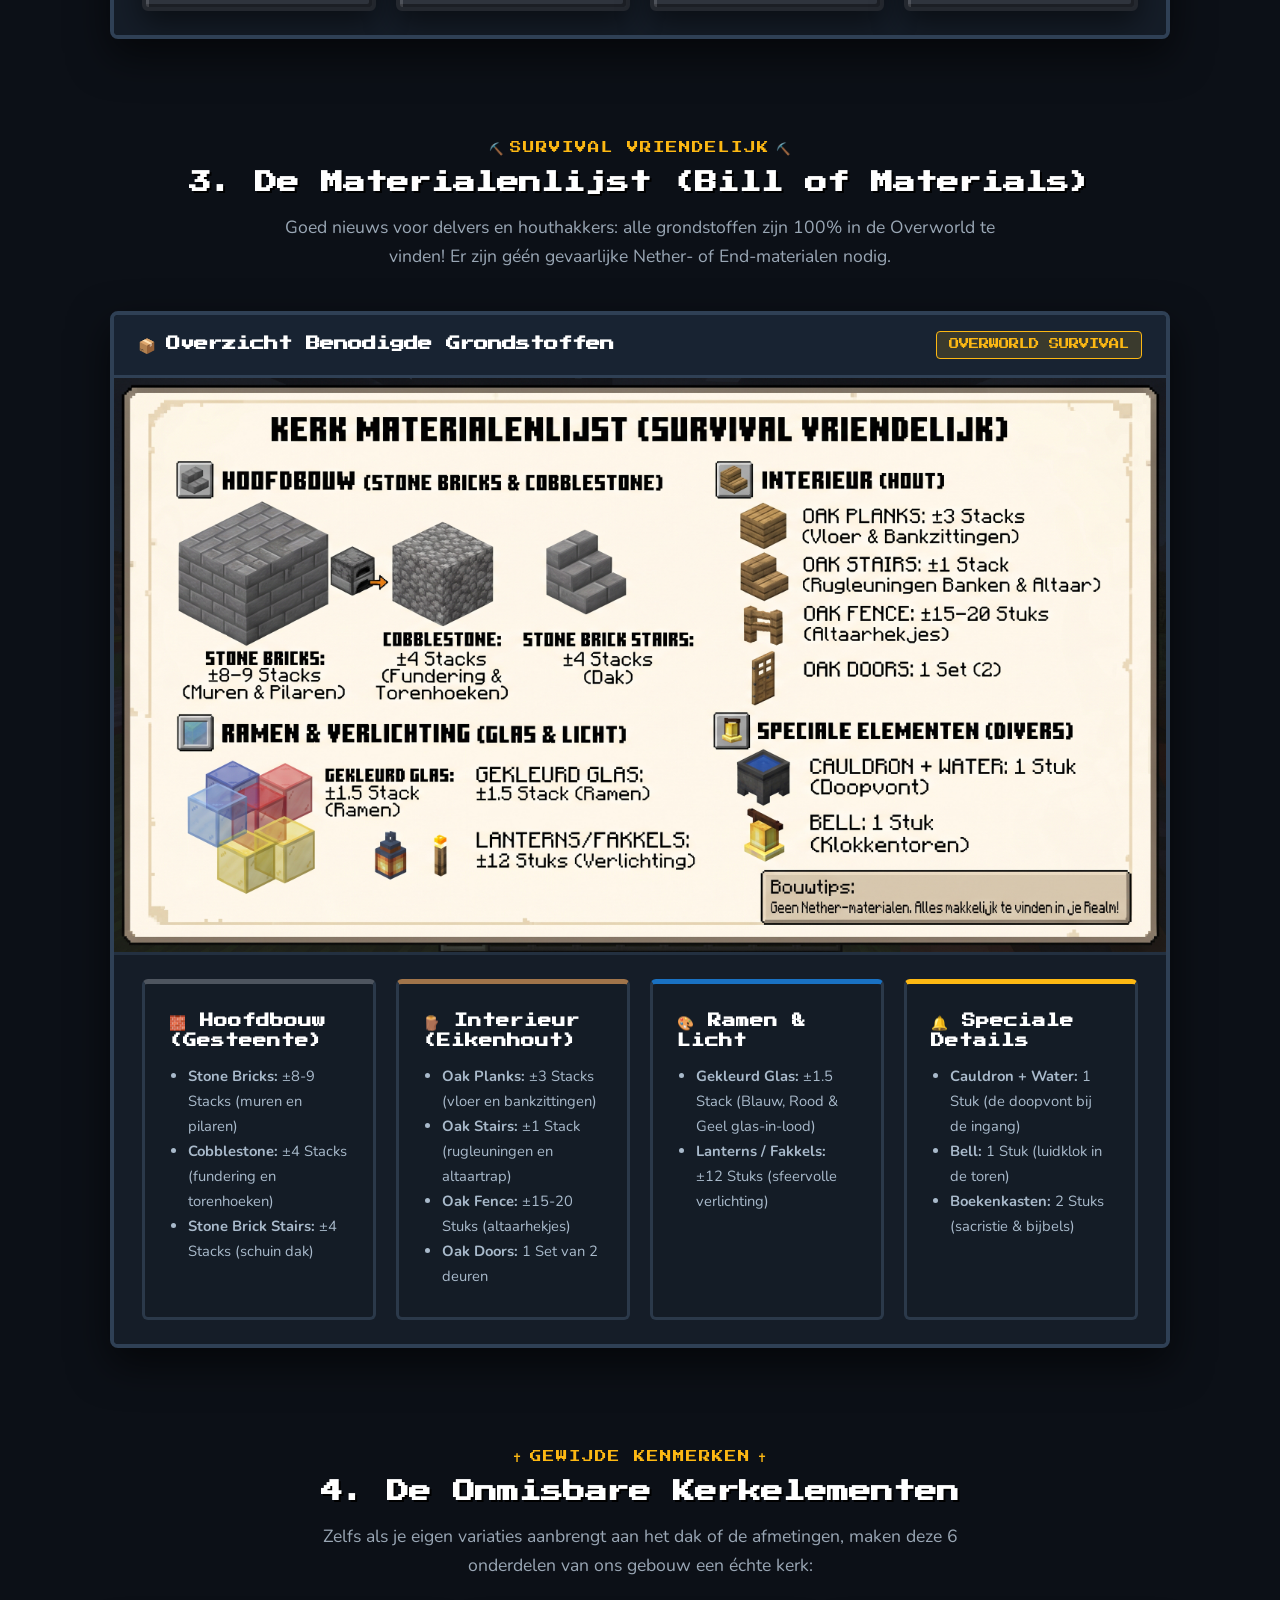
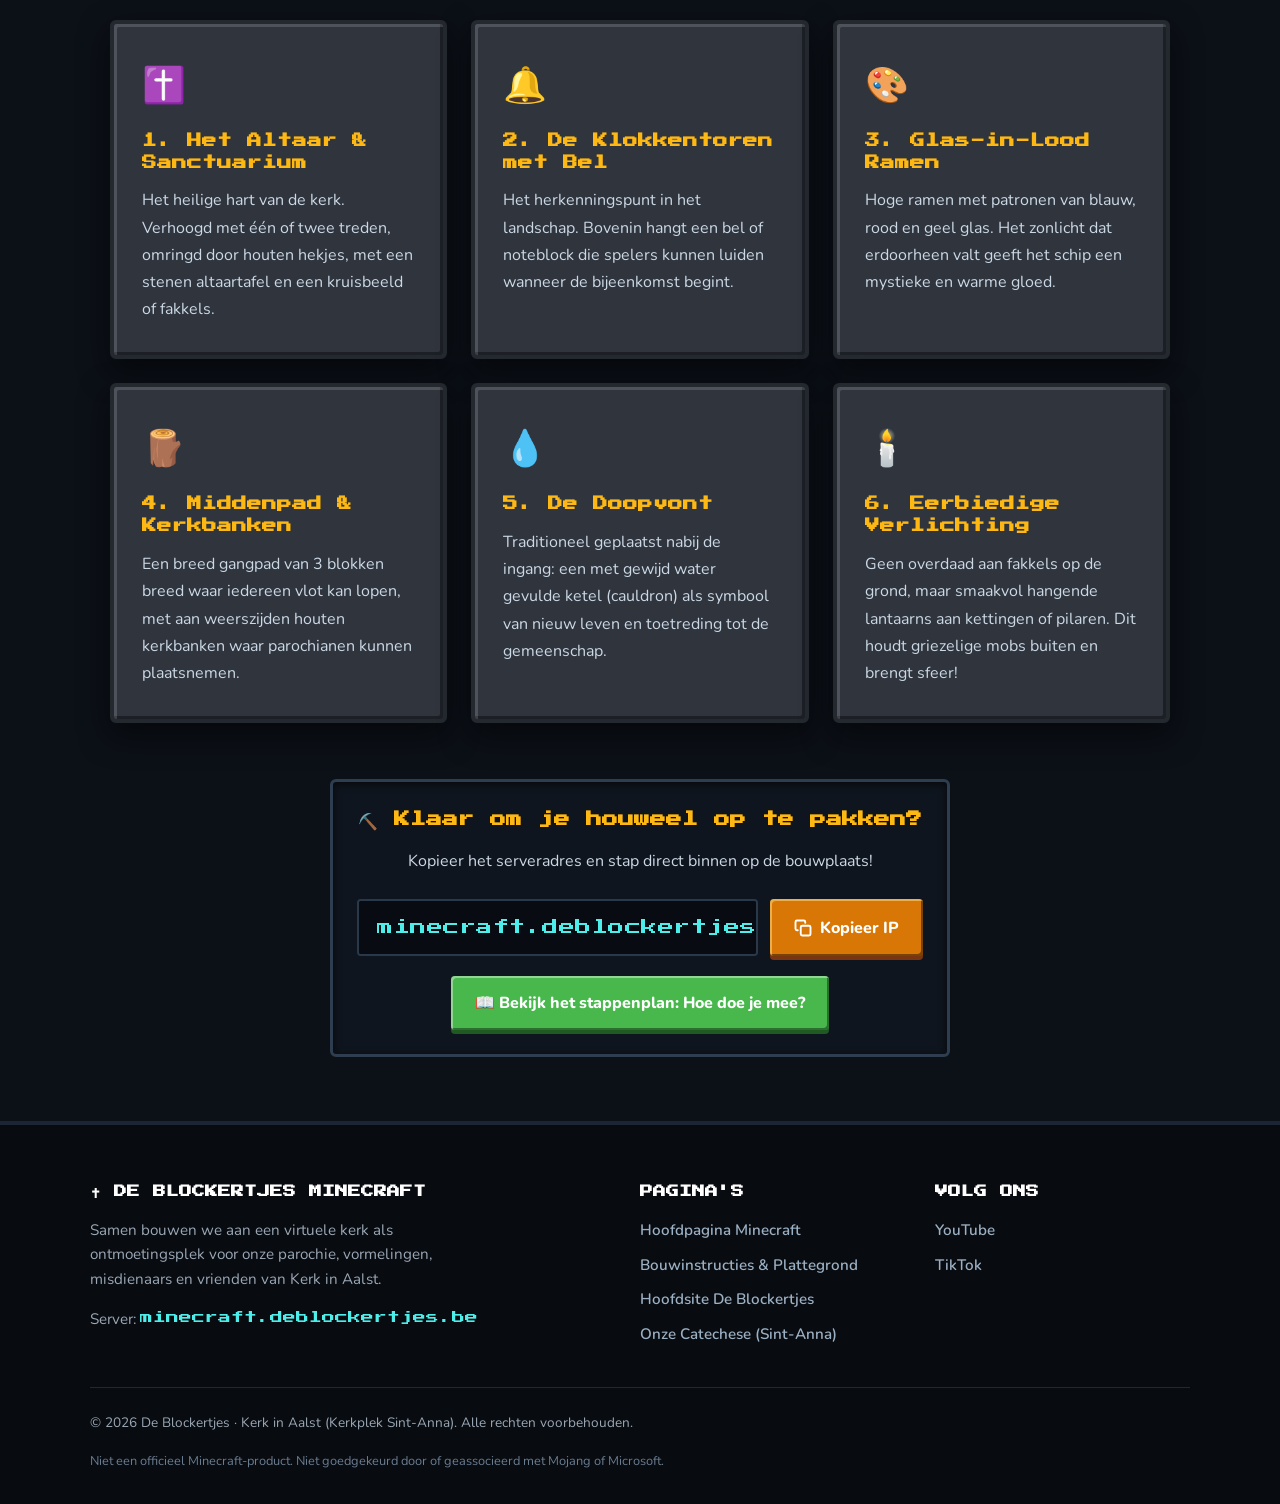
==== commit c34086c8: "Corrigeer afmetingen op plattegrond: 16 blokken buitenbreedte en 6 blokken toren" ====
--- a/bouwinstructies.html
+++ b/bouwinstructies.html
@@ -148,15 +148,25 @@
 
         <div class="mc-blueprint-caption" style="grid-template-columns: 1fr;">
           <p>
-            <strong>Blokafmetingen in een oogopslag:</strong>
+            <strong>Blokafmetingen &amp; Exacte Gevelverdeling:</strong>
           </p>
           <div class="mc-grid-4" style="margin-top: 1rem; width: 100%;">
             <div class="mc-card mc-box" style="padding: 1rem;">
               <h4 style="color: var(--catholic-gold); margin: 0 0 0.4rem; font-size: 0.85rem; font-family: var(--font-pixel);">Het Schip (Nave)</h4>
               <p style="margin: 0; font-size: 0.95rem; color: #cbd8e5;">
-                <strong>13 blokken breed</strong><br>
-                <strong>21 blokken lang</strong><br>
+                <strong>16 blokken buitenbreedte</strong><br>
+                <em>(13 blokken binnenruimte)</em><br>
+                <strong>21 blokken lang</strong>.<br>
                 Muren van Stone Bricks met Cobblestone hoekpilaren.
+              </p>
+            </div>
+
+            <div class="mc-card mc-box" style="padding: 1rem;">
+              <h4 style="color: var(--catholic-gold); margin: 0 0 0.4rem; font-size: 0.85rem; font-family: var(--font-pixel);">Klokkentoren (Centraal)</h4>
+              <p style="margin: 0; font-size: 0.95rem; color: #cbd8e5;">
+                <strong>6 blokken breed</strong><br>
+                <strong>5 blokken diep</strong><br>
+                Gevel: <strong>5</strong> muur + <strong>6</strong> toren + <strong>5</strong> muur = 16 blokken strak gecentreerd!
               </p>
             </div>
 
@@ -170,19 +180,10 @@
             </div>
 
             <div class="mc-card mc-box" style="padding: 1rem;">
-              <h4 style="color: var(--catholic-gold); margin: 0 0 0.4rem; font-size: 0.85rem; font-family: var(--font-pixel);">Klokkentoren / Portaal</h4>
-              <p style="margin: 0; font-size: 0.95rem; color: #cbd8e5;">
-                <strong>7 blokken breed</strong><br>
-                <strong>5 blokken diep</strong><br>
-                De trotse ingang met dubbele eiken deuren en trap naar de klok.
-              </p>
-            </div>
-
-            <div class="mc-card mc-box" style="padding: 1rem;">
               <h4 style="color: var(--catholic-gold); margin: 0 0 0.4rem; font-size: 0.85rem; font-family: var(--font-pixel);">Middenpad &amp; Banken</h4>
               <p style="margin: 0; font-size: 0.95rem; color: #cbd8e5;">
                 <strong>3 blokken breed</strong> middenpad<br>
-                <strong>28 eiken kerkbanken</strong> verdeeld langs weerszijden.
+                <strong>28 eiken kerkbanken</strong> (4 blokken per bank) met aan weerszijden een zijpad.
               </p>
             </div>
           </div>
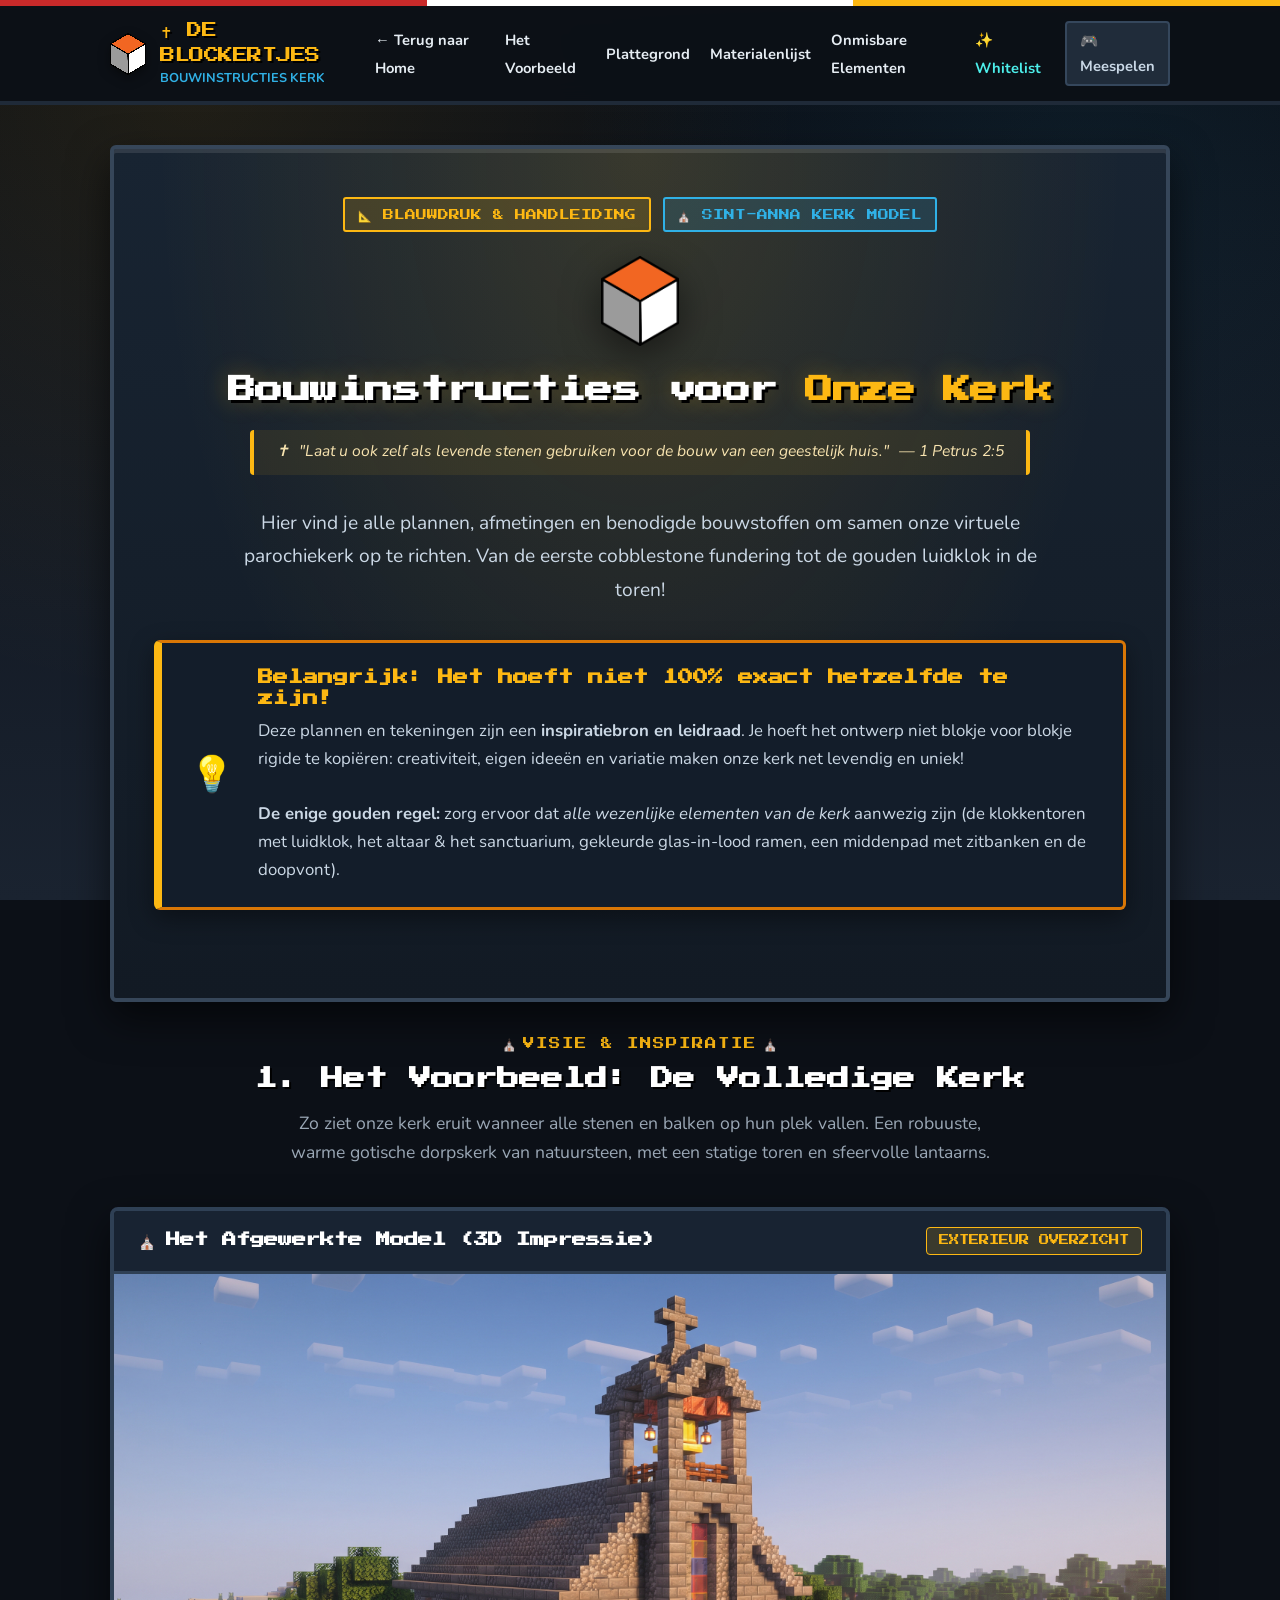
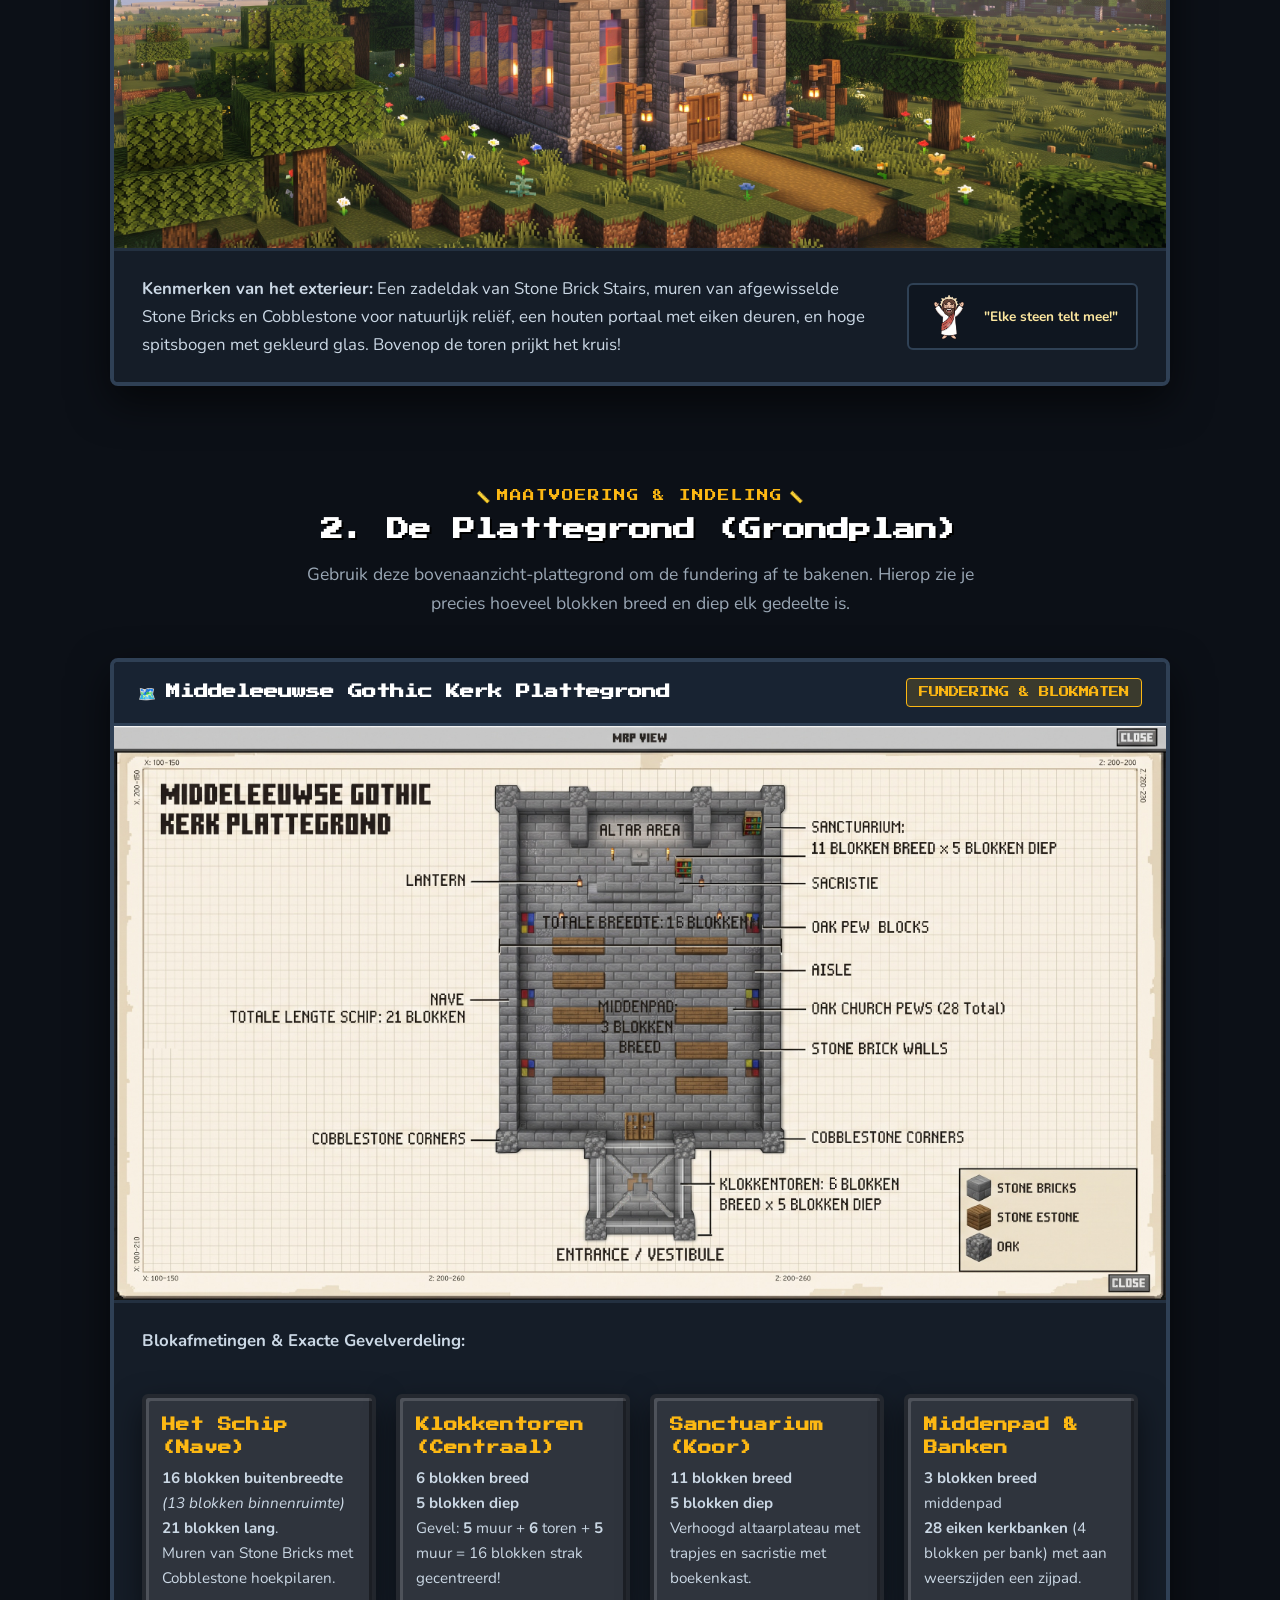
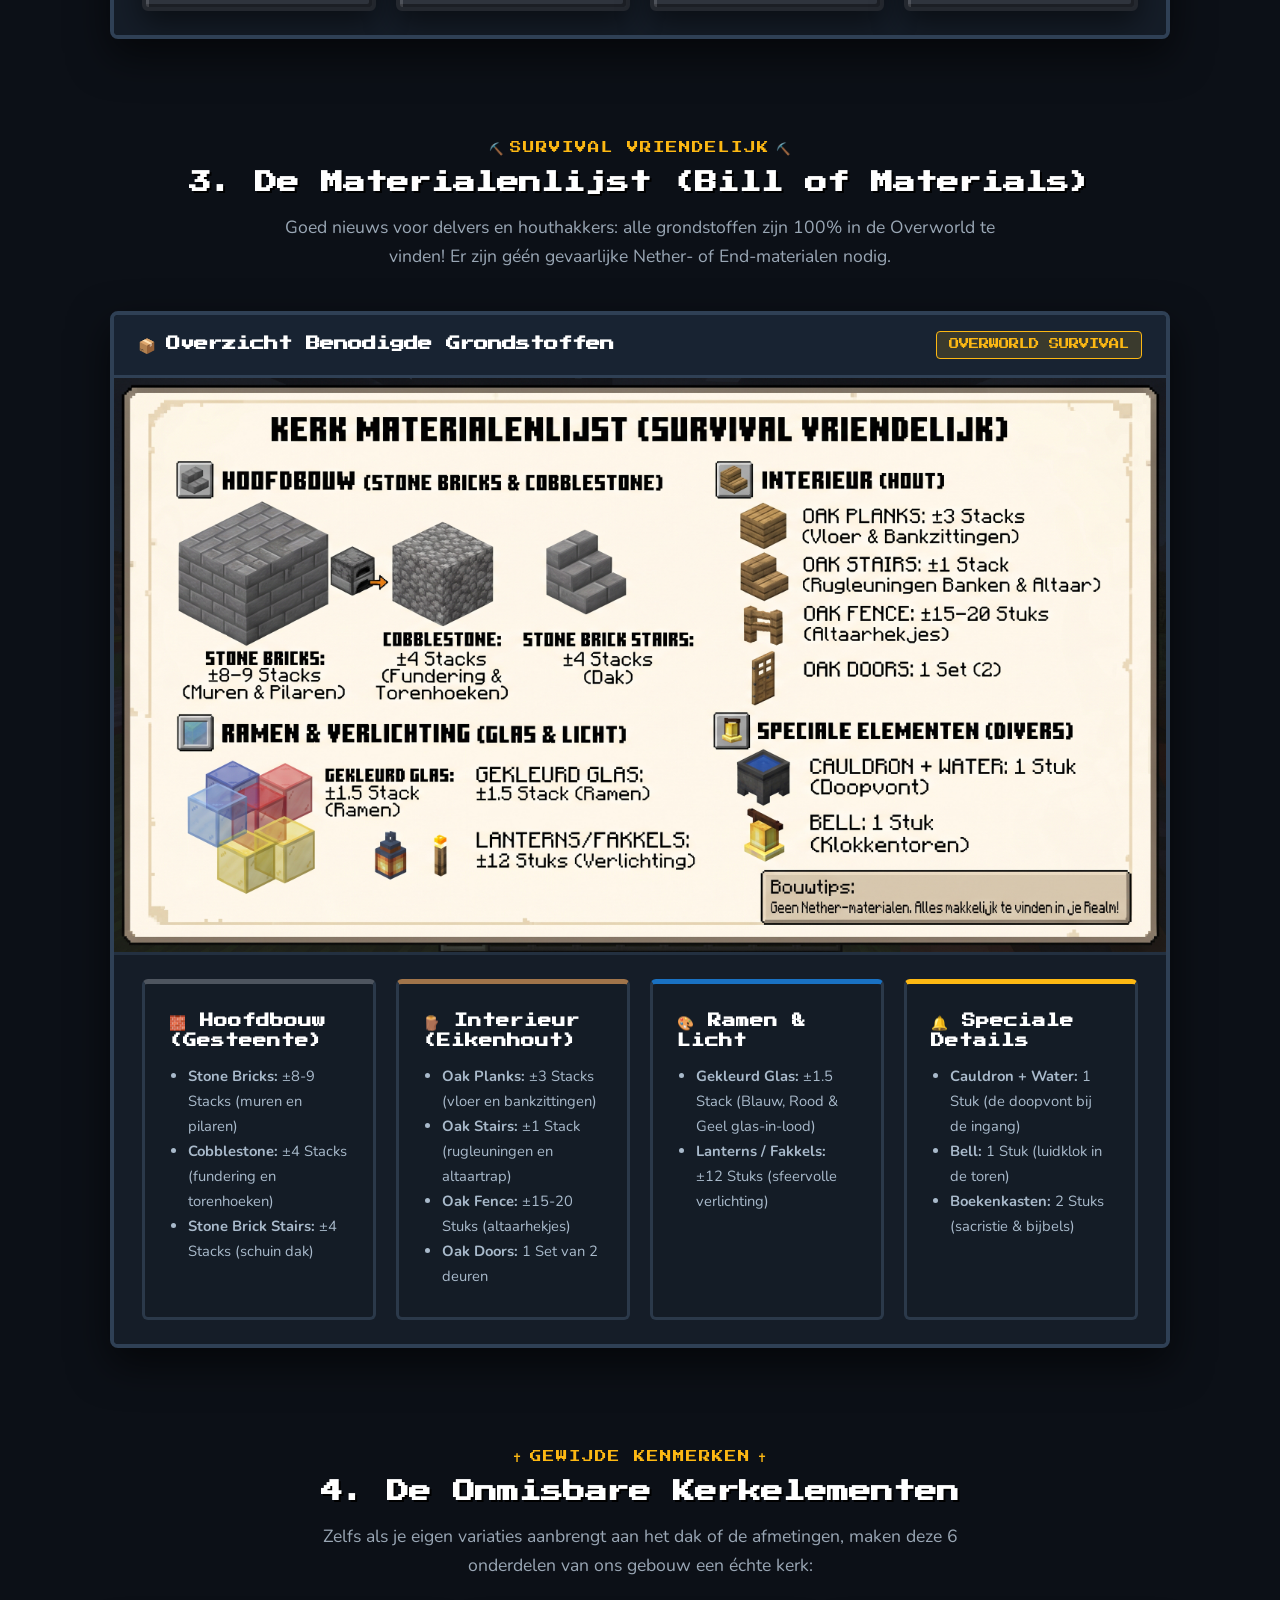
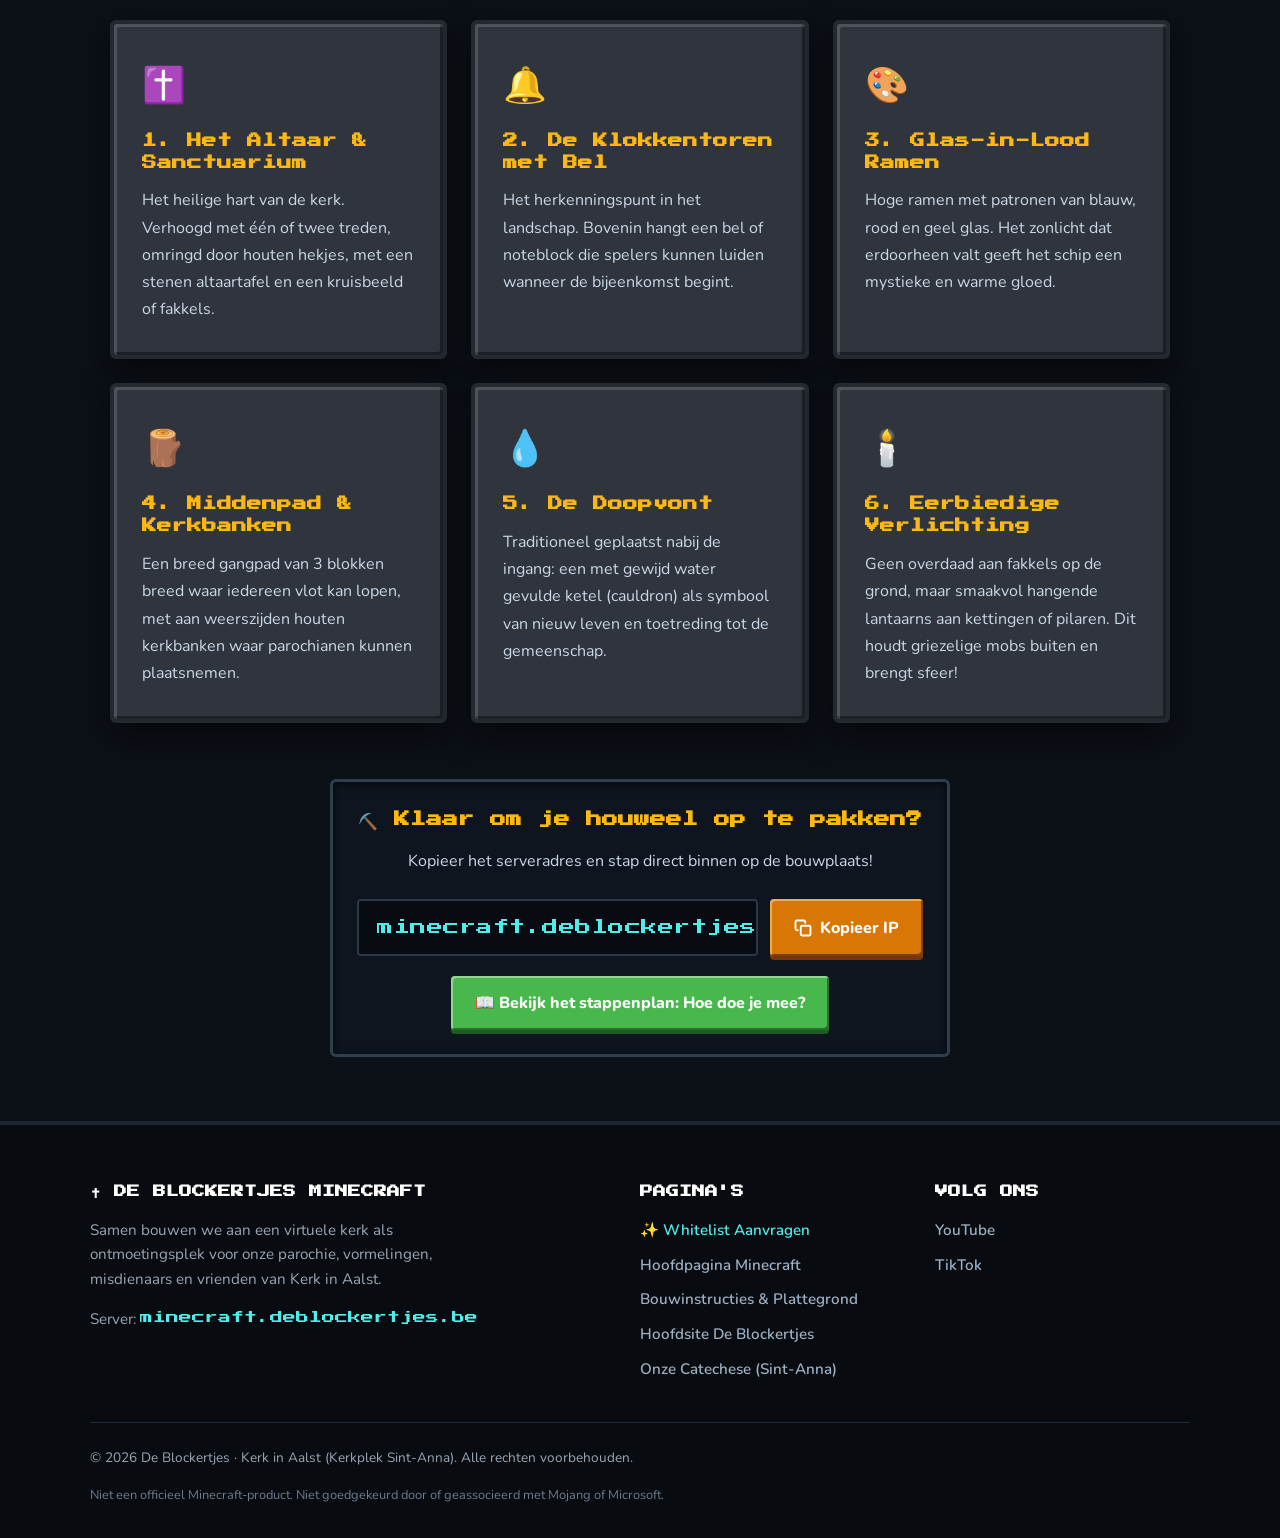
==== commit 2ff4eadf: "Voeg whitelist aanvraagformulier toe met anonieme mailkoppeling en skin preview" ====
--- a/bouwinstructies.html
+++ b/bouwinstructies.html
@@ -39,6 +39,7 @@
           <li><a href="#plattegrond">Plattegrond</a></li>
           <li><a href="#materialen">Materialenlijst</a></li>
           <li><a href="#elementen">Onmisbare Elementen</a></li>
+          <li><a href="index.html#whitelist" style="color: var(--mc-diamond);">✨ Whitelist</a></li>
           <li><a class="mc-btn-back" href="index.html#hoe-verbinden">🎮 Meespelen</a></li>
         </ul>
       </nav>
@@ -371,6 +372,7 @@
       <div>
         <h4 class="mc-footer__title">PAGINA'S</h4>
         <ul class="mc-footer__links">
+          <li><a href="index.html#whitelist" style="color: var(--mc-diamond);">✨ Whitelist Aanvragen</a></li>
           <li><a href="index.html">Hoofdpagina Minecraft</a></li>
           <li><a href="bouwinstructies.html">Bouwinstructies &amp; Plattegrond</a></li>
           <li><a href="https://deblockertjes.be/">Hoofdsite De Blockertjes</a></li>
--- a/minecraft.css
+++ b/minecraft.css
@@ -999,6 +999,260 @@
 }
 
 /* ==========================================================================
+   Whitelist Form Section
+   ========================================================================== */
+.mc-whitelist-container {
+  background: var(--mc-cobble);
+  border: 4px solid var(--mc-stone-dark);
+  border-radius: 8px;
+  padding: 2.25rem;
+  margin-top: 1.5rem;
+  box-shadow: 
+    inset 3px 3px 0px rgba(255, 255, 255, 0.1),
+    inset -3px -3px 0px rgba(0, 0, 0, 0.5),
+    0 15px 35px rgba(0, 0, 0, 0.6);
+}
+
+.mc-whitelist-grid {
+  display: grid;
+  grid-template-columns: 1fr 1.35fr;
+  gap: 2.5rem;
+  align-items: start;
+}
+
+/* Info & Skin Preview Card */
+.mc-whitelist-info {
+  display: flex;
+  flex-direction: column;
+  gap: 1.5rem;
+}
+
+.mc-whitelist-avatar-card {
+  background: #141c26;
+  border: 2px solid #233142;
+  border-radius: 6px;
+  padding: 1.5rem;
+  display: flex;
+  align-items: center;
+  gap: 1.25rem;
+  box-shadow: inset 1px 1px 0 rgba(255, 255, 255, 0.08), 0 4px 12px rgba(0, 0, 0, 0.35);
+}
+
+.mc-whitelist-avatar-wrap {
+  width: 72px;
+  height: 72px;
+  background: #0b0f15;
+  border: 3px solid var(--mc-stone-light);
+  border-radius: 4px;
+  display: flex;
+  align-items: center;
+  justify-content: center;
+  box-shadow: inset 0 0 10px rgba(0, 0, 0, 0.8);
+  flex-shrink: 0;
+  overflow: hidden;
+}
+
+.mc-whitelist-avatar-wrap img {
+  width: 64px;
+  height: 64px;
+  image-rendering: pixelated;
+  image-rendering: -moz-crisp-edges;
+  image-rendering: crisp-edges;
+  display: block;
+}
+
+.mc-whitelist-avatar-label {
+  display: flex;
+  flex-direction: column;
+  gap: 0.3rem;
+}
+
+.mc-whitelist-avatar-label span {
+  font-family: var(--font-pixel);
+  font-size: 0.85rem;
+  color: var(--catholic-gold);
+  word-break: break-all;
+}
+
+.mc-whitelist-avatar-label small {
+  font-size: 0.85rem;
+  color: var(--color-text-muted);
+}
+
+.mc-whitelist-instructions {
+  background: #111720;
+  border: 1px solid #1f2c3d;
+  border-radius: 6px;
+  padding: 1.25rem 1.5rem;
+}
+
+.mc-whitelist-instructions h4 {
+  margin: 0 0 0.75rem;
+  font-size: 1rem;
+  color: #ffffff;
+  display: flex;
+  align-items: center;
+  gap: 0.5rem;
+}
+
+.mc-whitelist-instructions ul {
+  margin: 0;
+  padding-left: 1.25rem;
+  font-size: 0.92rem;
+  color: #cbd8e5;
+  line-height: 1.6;
+}
+
+.mc-whitelist-instructions li {
+  margin-bottom: 0.5rem;
+}
+
+/* Form Styles */
+.mc-whitelist-form-wrap {
+  background: #16202c;
+  border: 2px solid #283749;
+  border-radius: 6px;
+  padding: 1.75rem;
+  box-shadow: inset 1px 1px 0 rgba(255, 255, 255, 0.08);
+}
+
+.mc-form-group {
+  margin-bottom: 1.25rem;
+}
+
+.mc-form-label {
+  display: block;
+  font-weight: 700;
+  font-size: 0.95rem;
+  color: #ffffff;
+  margin-bottom: 0.45rem;
+}
+
+.mc-form-required {
+  color: var(--mc-redstone);
+}
+
+.mc-form-optional {
+  font-size: 0.85rem;
+  color: var(--color-text-muted);
+  font-weight: 400;
+}
+
+.mc-input-wrapper {
+  position: relative;
+  display: flex;
+  align-items: center;
+}
+
+.mc-input-icon {
+  position: absolute;
+  left: 0.9rem;
+  font-size: 1.1rem;
+  pointer-events: none;
+  opacity: 0.85;
+}
+
+.mc-form-input,
+.mc-form-textarea {
+  width: 100%;
+  font-family: var(--font-body);
+  font-size: 1rem;
+  color: #ffffff;
+  background: #0d131b;
+  border: 2px solid #2b394b;
+  border-radius: 4px;
+  padding: 0.75rem 1rem 0.75rem 2.6rem;
+  transition: border-color 0.2s ease, box-shadow 0.2s ease;
+  outline: none;
+}
+
+.mc-form-textarea {
+  padding-left: 1rem;
+  resize: vertical;
+  min-height: 80px;
+}
+
+.mc-form-input:focus,
+.mc-form-textarea:focus {
+  border-color: var(--catholic-gold);
+  box-shadow: 0 0 0 3px rgba(253, 184, 19, 0.25);
+  background: #101722;
+}
+
+.mc-form-input::placeholder,
+.mc-form-textarea::placeholder {
+  color: #5c6c7d;
+}
+
+.mc-form-hint {
+  display: block;
+  font-size: 0.82rem;
+  color: var(--color-text-muted);
+  margin-top: 0.35rem;
+}
+
+.mc-btn--submit {
+  width: 100%;
+  font-size: 1.05rem;
+  padding: 0.9rem 1.5rem;
+  margin-top: 0.5rem;
+  cursor: pointer;
+}
+
+.mc-btn--submit:disabled {
+  opacity: 0.65;
+  cursor: not-allowed;
+  transform: none !important;
+}
+
+/* Status Messages */
+.mc-form-status {
+  padding: 1rem 1.25rem;
+  border-radius: 4px;
+  font-size: 0.95rem;
+  line-height: 1.5;
+  margin-bottom: 1.25rem;
+  border-left: 5px solid;
+}
+
+.mc-form-status--success {
+  background: rgba(72, 184, 77, 0.15);
+  border-color: var(--mc-grass);
+  color: #8bf190;
+}
+
+.mc-form-status--error {
+  background: rgba(255, 56, 56, 0.15);
+  border-color: var(--mc-redstone);
+  color: #ffa3a3;
+}
+
+.mc-form-status--warning {
+  background: rgba(253, 184, 19, 0.15);
+  border-color: var(--catholic-gold);
+  color: #fce19a;
+}
+
+/* Spinner */
+.mc-spinner {
+  display: inline-block;
+  width: 16px;
+  height: 16px;
+  border: 2px solid rgba(255, 255, 255, 0.3);
+  border-radius: 50%;
+  border-top-color: #ffffff;
+  animation: mc-spin 0.8s linear infinite;
+  vertical-align: middle;
+  margin-left: 0.5rem;
+}
+
+@keyframes mc-spin {
+  to {
+    transform: rotate(360deg);
+  }
+}
+
+/* ==========================================================================
    Responsive Breakpoints
    ========================================================================== */
 @media (max-width: 768px) {
@@ -1051,4 +1305,13 @@
     flex-wrap: wrap;
     gap: 0.85rem;
   }
-}
+
+  .mc-whitelist-grid {
+    grid-template-columns: 1fr;
+    gap: 1.5rem;
+  }
+
+  .mc-whitelist-container {
+    padding: 1.25rem;
+  }
+}
